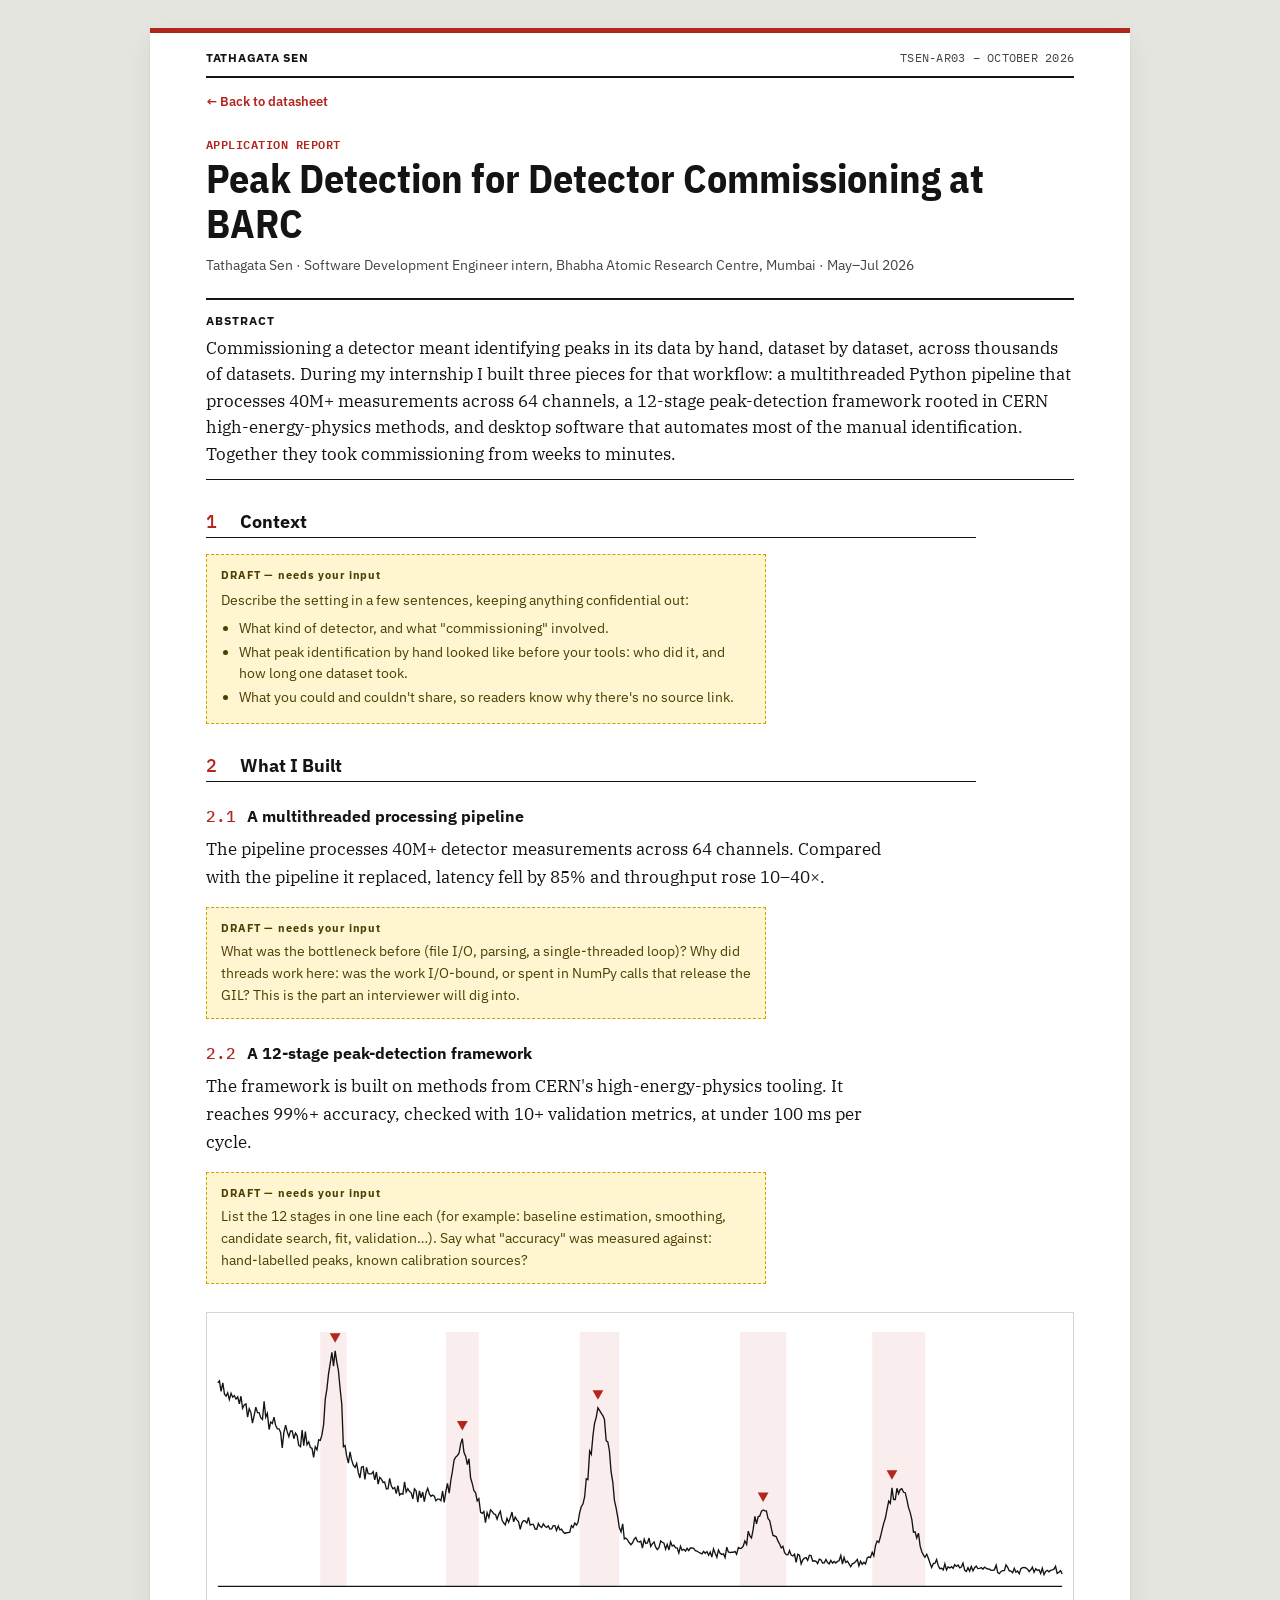
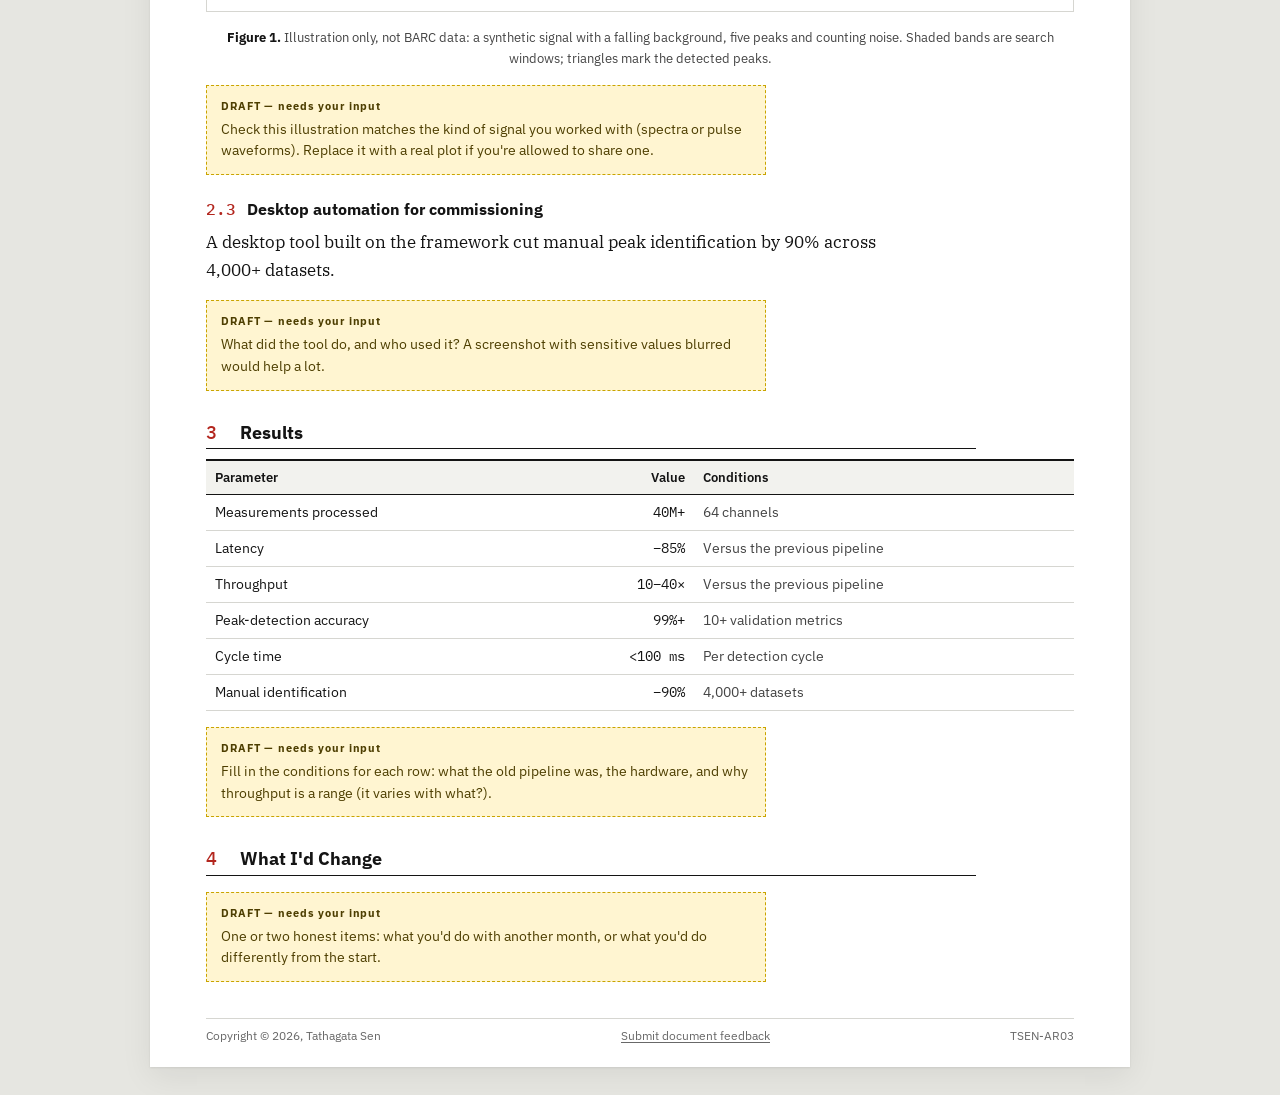
==== work/barc-detector-pipeline.html @ 07cd880c "Prototype: datasheet home page with application-report write-ups Replace the dark template site with" ====
<!DOCTYPE html>
<html lang="en">
<head>
<meta charset="utf-8">
<meta name="viewport" content="width=device-width, initial-scale=1">
<title>Peak Detection at BARC — Application Report · Tathagata Sen</title>
<meta name="description" content="A multithreaded pipeline over 64 detector channels and a 12-stage peak-detection framework built during an SDE internship at the Bhabha Atomic Research Centre.">
<link rel="canonical" href="https://tathagatasen.vercel.app/work/barc-detector-pipeline.html">
<link rel="icon" href="data:image/svg+xml,%3Csvg xmlns='http://www.w3.org/2000/svg' viewBox='0 0 64 64'%3E%3Crect width='64' height='64' fill='%23fff'/%3E%3Crect width='64' height='9' fill='%23b3261e'/%3E%3Ctext x='32' y='51' font-family='Arial,Helvetica,sans-serif' font-weight='700' font-size='30' text-anchor='middle' fill='%23141414'%3ETS%3C/text%3E%3C/svg%3E">
<meta property="og:type" content="article">
<meta property="og:title" content="Peak detection for detector commissioning at BARC">
<meta property="og:description" content="Application report by Tathagata Sen.">
<meta property="og:image" content="https://tathagatasen.vercel.app/portrait.png">
<meta name="twitter:card" content="summary">
<link rel="preconnect" href="https://fonts.googleapis.com">
<link rel="preconnect" href="https://fonts.gstatic.com" crossorigin>
<link href="https://fonts.googleapis.com/css2?family=IBM+Plex+Mono:wght@400;500&family=IBM+Plex+Sans+Condensed:wght@700&family=IBM+Plex+Sans:wght@400;600;700&family=IBM+Plex+Serif:ital,wght@0,400;0,600;1,400&display=swap" rel="stylesheet">
<link rel="stylesheet" href="../assets/site.css">
</head>
<body>
<a class="skip" href="#main">Skip to content</a>
<article class="sheet report">
  <header class="sheet-head">
    <a class="brand" href="../index.html">Tathagata Sen</a>
    <span class="lit">TSEN-AR03 – OCTOBER 2026</span>
  </header>
  <a class="back noprint" href="../index.html#application-reports">← Back to datasheet</a>

  <p class="kicker">Application Report</p>
  <h1>Peak Detection for Detector Commissioning at BARC</h1>
  <p class="byline">Tathagata Sen · Software Development Engineer intern, Bhabha Atomic Research Centre, Mumbai · May–Jul 2026</p>

  <div class="abstract">
    <b>ABSTRACT</b>
    <p>Commissioning a detector meant identifying peaks in its data by hand, dataset by dataset, across thousands of datasets. During my internship I built three pieces for that workflow: a multithreaded Python pipeline that processes 40M+ measurements across 64 channels, a 12-stage peak-detection framework rooted in CERN high-energy-physics methods, and desktop software that automates most of the manual identification. Together they took commissioning from weeks to minutes.</p>
  </div>

  <main id="main">
  <div class="body">
    <h2><span class="n">1</span>Context</h2>
    <div class="draft">
      <p>Describe the setting in a few sentences, keeping anything confidential out:</p>
      <ul>
        <li>What kind of detector, and what "commissioning" involved.</li>
        <li>What peak identification by hand looked like before your tools: who did it, and how long one dataset took.</li>
        <li>What you could and couldn't share, so readers know why there's no source link.</li>
      </ul>
    </div>

    <h2><span class="n">2</span>What I Built</h2>
    <h3><span class="n">2.1</span>A multithreaded processing pipeline</h3>
    <p>The pipeline processes 40M+ detector measurements across 64 channels. Compared with the pipeline it replaced, latency fell by 85% and throughput rose 10–40×.</p>
    <div class="draft">What was the bottleneck before (file I/O, parsing, a single-threaded loop)? Why did threads work here: was the work I/O-bound, or spent in NumPy calls that release the GIL? This is the part an interviewer will dig into.</div>

    <h3><span class="n">2.2</span>A 12-stage peak-detection framework</h3>
    <p>The framework is built on methods from CERN's high-energy-physics tooling. It reaches 99%+ accuracy, checked with 10+ validation metrics, at under 100 ms per cycle.</p>
    <div class="draft">List the 12 stages in one line each (for example: baseline estimation, smoothing, candidate search, fit, validation…). Say what "accuracy" was measured against: hand-labelled peaks, known calibration sources?</div>
  </div>

  <figure>
    <svg class="plot" viewBox="0 0 640 220" role="img" aria-labelledby="plot-t">
<title id="plot-t">Synthetic signal: falling background with five peaks and counting noise; detected peaks marked with triangles</title>
<style>.plot .ax{stroke:var(--ink);stroke-width:1}.plot .sig{fill:none;stroke:var(--ink);stroke-width:1}.plot .pk{fill:var(--accent)}.plot .win{fill:var(--accent);opacity:.08}</style>
<rect class="win" x="83.7" y="14" width="19.5" height="188"/><rect class="win" x="176.5" y="14" width="24.4" height="188"/><rect class="win" x="275.4" y="14" width="29.3" height="188"/><rect class="win" x="393.9" y="14" width="34.2" height="188"/><rect class="win" x="491.6" y="14" width="39.1" height="188"/>
<line class="ax" x1="8" y1="202" x2="632" y2="202"/>
<path class="sig" d="M8.0,51.5 L9.2,50.1 L10.4,58.0 L11.7,51.6 L12.9,59.8 L14.1,61.5 L15.3,58.9 L16.5,64.0 L17.8,59.4 L19.0,62.2 L20.2,61.0 L21.4,63.6 L22.7,61.9 L23.9,67.2 L25.1,61.5 L26.3,70.4 L27.5,68.0 L28.8,67.2 L30.0,77.0 L31.2,70.7 L32.4,73.4 L33.6,81.4 L34.9,75.5 L36.1,69.6 L37.3,73.6 L38.5,73.6 L39.7,77.3 L41.0,78.7 L42.2,65.2 L43.4,76.9 L44.6,74.2 L45.9,86.1 L47.1,80.5 L48.3,81.6 L49.5,77.0 L50.7,82.9 L52.0,85.6 L53.2,85.6 L54.4,88.2 L55.6,99.7 L56.8,88.4 L58.1,82.8 L59.3,87.9 L60.5,91.5 L61.7,87.2 L63.0,87.2 L64.2,92.9 L65.4,88.8 L66.6,90.6 L67.8,97.9 L69.1,98.9 L70.3,86.6 L71.5,98.0 L72.7,87.6 L73.9,97.3 L75.2,95.2 L76.4,99.4 L77.6,100.0 L78.8,106.7 L80.0,98.8 L81.3,101.1 L82.5,93.8 L83.7,94.1 L84.9,90.3 L86.2,82.3 L87.4,63.6 L88.6,56.2 L89.8,45.2 L91.0,37.6 L92.3,29.0 L93.5,39.3 L94.7,27.9 L95.9,36.1 L97.1,42.3 L98.4,56.2 L99.6,67.4 L100.8,98.8 L102.0,97.9 L103.2,105.6 L104.5,110.9 L105.7,102.6 L106.9,108.6 L108.1,112.5 L109.4,114.1 L110.6,111.2 L111.8,117.8 L113.0,121.9 L114.2,113.9 L115.5,113.5 L116.7,123.0 L117.9,114.1 L119.1,118.7 L120.3,118.9 L121.6,118.9 L122.8,117.2 L124.0,123.3 L125.2,117.5 L126.5,126.4 L127.7,121.5 L128.9,122.8 L130.1,125.2 L131.3,124.9 L132.6,130.1 L133.8,129.8 L135.0,122.2 L136.2,127.7 L137.4,129.9 L138.7,129.0 L139.9,133.5 L141.1,127.5 L142.3,134.6 L143.5,133.4 L144.8,133.9 L146.0,124.8 L147.2,132.3 L148.4,129.8 L149.7,132.0 L150.9,132.9 L152.1,137.3 L153.3,129.9 L154.5,131.4 L155.8,139.7 L157.0,131.4 L158.2,136.6 L159.4,132.3 L160.6,139.4 L161.9,132.6 L163.1,129.6 L164.3,133.7 L165.5,135.5 L166.7,134.6 L168.0,135.4 L169.2,138.8 L170.4,137.5 L171.6,137.5 L172.9,138.7 L174.1,131.6 L175.3,139.9 L176.5,132.0 L177.7,126.0 L179.0,133.1 L180.2,123.6 L181.4,116.9 L182.6,108.6 L183.8,106.5 L185.1,105.3 L186.3,103.5 L187.5,96.5 L188.7,92.9 L189.9,102.9 L191.2,106.0 L192.4,112.1 L193.6,107.7 L194.8,121.8 L196.1,126.3 L197.3,131.4 L198.5,132.8 L199.7,138.8 L200.9,137.2 L202.2,147.3 L203.4,148.1 L204.6,146.7 L205.8,155.0 L207.0,147.6 L208.3,151.2 L209.5,145.5 L210.7,146.7 L211.9,148.4 L213.2,149.0 L214.4,152.4 L215.6,148.8 L216.8,146.5 L218.0,153.0 L219.3,155.2 L220.5,156.5 L221.7,151.8 L222.9,154.6 L224.1,151.4 L225.4,147.1 L226.6,154.3 L227.8,150.9 L229.0,152.9 L230.2,154.1 L231.5,159.8 L232.7,155.3 L233.9,153.5 L235.1,153.6 L236.4,155.3 L237.6,151.1 L238.8,156.7 L240.0,156.2 L241.2,156.2 L242.5,159.7 L243.7,159.8 L244.9,155.6 L246.1,157.6 L247.3,158.5 L248.6,155.8 L249.8,157.6 L251.0,158.5 L252.2,157.3 L253.4,159.7 L254.7,159.5 L255.9,157.1 L257.1,157.1 L258.3,160.7 L259.6,157.4 L260.8,160.3 L262.0,159.7 L263.2,161.7 L264.4,162.9 L265.7,162.4 L266.9,162.3 L268.1,162.0 L269.3,157.1 L270.5,158.5 L271.8,155.3 L273.0,156.7 L274.2,154.7 L275.4,147.5 L276.6,143.2 L277.9,141.0 L279.1,135.8 L280.3,122.5 L281.5,123.1 L282.8,102.1 L284.0,104.5 L285.2,90.9 L286.4,81.6 L287.6,77.3 L288.9,70.1 L290.1,72.0 L291.3,74.0 L292.5,75.8 L293.7,78.5 L295.0,94.4 L296.2,95.3 L297.4,101.8 L298.6,117.1 L299.9,125.1 L301.1,138.5 L302.3,143.8 L303.5,150.5 L304.7,158.5 L306.0,161.8 L307.2,155.8 L308.4,166.9 L309.6,166.3 L310.8,167.7 L312.1,169.8 L313.3,171.2 L314.5,169.8 L315.7,167.2 L316.9,165.9 L318.2,168.9 L319.4,169.2 L320.6,168.6 L321.8,173.7 L323.1,167.2 L324.3,170.3 L325.5,170.0 L326.7,166.3 L327.9,172.5 L329.2,170.4 L330.4,169.2 L331.6,173.0 L332.8,174.8 L334.0,173.4 L335.3,168.5 L336.5,169.4 L337.7,170.1 L338.9,174.5 L340.1,171.0 L341.4,175.1 L342.6,169.1 L343.8,172.2 L345.0,171.5 L346.3,173.6 L347.5,173.6 L348.7,177.4 L349.9,172.4 L351.1,175.4 L352.4,174.6 L353.6,175.9 L354.8,173.9 L356.0,175.6 L357.2,173.7 L358.5,173.7 L359.7,173.9 L360.9,175.6 L362.1,175.9 L363.4,176.8 L364.6,177.5 L365.8,178.0 L367.0,176.2 L368.2,177.5 L369.5,176.3 L370.7,179.0 L371.9,176.6 L373.1,180.4 L374.3,174.3 L375.6,177.7 L376.8,180.5 L378.0,175.1 L379.2,177.5 L380.4,178.4 L381.7,178.0 L382.9,180.7 L384.1,173.0 L385.3,176.6 L386.6,177.1 L387.8,176.8 L389.0,176.8 L390.2,176.2 L391.4,178.3 L392.7,173.3 L393.9,174.0 L395.1,173.7 L396.3,172.4 L397.5,168.5 L398.8,171.0 L400.0,161.2 L401.2,164.7 L402.4,166.2 L403.6,160.1 L404.9,150.3 L406.1,155.8 L407.3,150.6 L408.5,150.0 L409.8,146.4 L411.0,145.6 L412.2,146.2 L413.4,146.2 L414.6,151.8 L415.9,153.5 L417.1,159.4 L418.3,164.4 L419.5,164.8 L420.7,165.4 L422.0,168.6 L423.2,170.7 L424.4,173.6 L425.6,172.4 L426.8,176.9 L428.1,178.6 L429.3,178.7 L430.5,175.7 L431.7,178.9 L433.0,179.6 L434.2,178.3 L435.4,184.3 L436.6,178.3 L437.8,179.0 L439.1,185.4 L440.3,182.5 L441.5,181.1 L442.7,180.7 L443.9,182.8 L445.2,179.0 L446.4,179.3 L447.6,183.4 L448.8,183.1 L450.1,183.6 L451.3,185.2 L452.5,181.9 L453.7,182.4 L454.9,184.8 L456.2,184.6 L457.4,182.2 L458.6,184.5 L459.8,185.4 L461.0,182.8 L462.3,184.8 L463.5,183.6 L464.7,184.8 L465.9,183.6 L467.1,183.1 L468.4,179.2 L469.6,185.5 L470.8,180.7 L472.0,184.3 L473.3,183.4 L474.5,185.4 L475.7,187.5 L476.9,185.4 L478.1,184.9 L479.4,183.6 L480.6,182.1 L481.8,186.9 L483.0,183.4 L484.2,185.7 L485.5,184.2 L486.7,185.5 L487.9,181.0 L489.1,180.2 L490.3,180.8 L491.6,176.9 L492.8,179.5 L494.0,172.1 L495.2,168.5 L496.5,169.5 L497.7,165.4 L498.9,160.3 L500.1,155.5 L501.3,151.7 L502.6,145.0 L503.8,139.0 L505.0,140.7 L506.2,129.2 L507.4,137.8 L508.7,137.8 L509.9,129.5 L511.1,133.5 L512.3,130.5 L513.5,129.8 L514.8,132.5 L516.0,132.8 L517.2,137.8 L518.4,143.7 L519.7,147.5 L520.9,152.7 L522.1,162.0 L523.3,161.7 L524.5,166.3 L525.8,162.7 L527.0,172.1 L528.2,176.2 L529.4,178.7 L530.6,180.5 L531.9,178.3 L533.1,181.3 L534.3,184.8 L535.5,188.1 L536.8,185.2 L538.0,184.9 L539.2,182.2 L540.4,186.6 L541.6,188.9 L542.9,188.6 L544.1,189.8 L545.3,185.4 L546.5,189.9 L547.7,187.6 L549.0,188.4 L550.2,187.5 L551.4,188.7 L552.6,186.0 L553.8,187.3 L555.1,186.3 L556.3,188.4 L557.5,187.8 L558.7,184.9 L560.0,190.2 L561.2,191.0 L562.4,188.2 L563.6,190.8 L564.8,187.3 L566.1,190.5 L567.3,188.2 L568.5,187.0 L569.7,188.9 L570.9,188.7 L572.2,188.1 L573.4,189.3 L574.6,187.8 L575.8,188.6 L577.0,189.2 L578.3,189.3 L579.5,190.2 L580.7,190.1 L581.9,189.8 L583.2,186.4 L584.4,191.9 L585.6,192.6 L586.8,191.0 L588.0,190.4 L589.3,190.4 L590.5,186.1 L591.7,187.9 L592.9,190.5 L594.1,190.7 L595.4,192.0 L596.6,188.7 L597.8,191.6 L599.0,190.7 L600.3,192.6 L601.5,188.9 L602.7,188.2 L603.9,188.1 L605.1,188.4 L606.4,189.3 L607.6,191.1 L608.8,189.8 L610.0,187.8 L611.2,191.6 L612.5,188.9 L613.7,190.2 L614.9,189.8 L616.1,192.6 L617.3,188.6 L618.6,193.4 L619.8,191.0 L621.0,190.2 L622.2,191.3 L623.5,190.2 L624.7,189.8 L625.9,189.3 L627.1,187.2 L628.3,192.5 L629.6,191.6 L630.8,190.4 L632.0,192.9"/>
<path class="pk" d="M94.7,21.9 l-4,-7 h8 z"/><path class="pk" d="M188.7,86.9 l-4,-7 h8 z"/><path class="pk" d="M288.9,64.1 l-4,-7 h8 z"/><path class="pk" d="M411.0,139.6 l-4,-7 h8 z"/><path class="pk" d="M506.2,123.2 l-4,-7 h8 z"/>
</svg>
    <figcaption><b>Figure 1.</b> Illustration only, not BARC data: a synthetic signal with a falling background, five peaks and counting noise. Shaded bands are search windows; triangles mark the detected peaks.</figcaption>
  </figure>
  <div class="body">
    <div class="draft">Check this illustration matches the kind of signal you worked with (spectra or pulse waveforms). Replace it with a real plot if you're allowed to share one.</div>

    <h3><span class="n">2.3</span>Desktop automation for commissioning</h3>
    <p>A desktop tool built on the framework cut manual peak identification by 90% across 4,000+ datasets.</p>
    <div class="draft">What did the tool do, and who used it? A screenshot with sensitive values blurred would help a lot.</div>

    <h2><span class="n">3</span>Results</h2>
  </div>
  <table class="tbl rtable">
    <thead><tr><th>Parameter</th><th class="num">Value</th><th>Conditions</th></tr></thead>
    <tbody>
      <tr><td>Measurements processed</td><td class="num" data-label="Value">40M+</td><td class="cond" data-label="Conditions">64 channels</td></tr>
      <tr><td>Latency</td><td class="num" data-label="Value">−85%</td><td class="cond" data-label="Conditions">Versus the previous pipeline</td></tr>
      <tr><td>Throughput</td><td class="num" data-label="Value">10–40×</td><td class="cond" data-label="Conditions">Versus the previous pipeline</td></tr>
      <tr><td>Peak-detection accuracy</td><td class="num" data-label="Value">99%+</td><td class="cond" data-label="Conditions">10+ validation metrics</td></tr>
      <tr><td>Cycle time</td><td class="num" data-label="Value">&lt;100 ms</td><td class="cond" data-label="Conditions">Per detection cycle</td></tr>
      <tr><td>Manual identification</td><td class="num" data-label="Value">−90%</td><td class="cond" data-label="Conditions">4,000+ datasets</td></tr>
    </tbody>
  </table>
  <div class="body">
    <div class="draft">Fill in the conditions for each row: what the old pipeline was, the hardware, and why throughput is a range (it varies with what?).</div>

    <h2><span class="n">4</span>What I'd Change</h2>
    <div class="draft">One or two honest items: what you'd do with another month, or what you'd do differently from the start.</div>
  </div>
  </main>

  <footer class="sheet-foot">
    <span>Copyright © 2026, Tathagata Sen</span>
    <a href="mailto:sen.tathagata5@gmail.com?subject=BARC%20report">Submit document feedback</a>
    <span>TSEN-AR03</span>
  </footer>
</article>
</body>
</html>
---- assets/site.css ----
/* Datasheet + application-report styles. Plain CSS, no build step. */

:root {
  --desk: #e6e6e1;
  --paper: #ffffff;
  --ink: #141414;
  --ink-2: #444444;
  --ink-3: #686868;
  --rule: #141414;
  --hair: #d6d6d1;
  --tint: #f2f2ee;
  --accent: #b3261e;
  --draft-bg: #fff5d1;
  --draft-line: #c9a400;
  --draft-ink: #4d3e00;
  --sans: "IBM Plex Sans", system-ui, -apple-system, "Segoe UI", sans-serif;
  --cond: "IBM Plex Sans Condensed", "IBM Plex Sans", system-ui, sans-serif;
  --mono: "IBM Plex Mono", ui-monospace, "SF Mono", Menlo, Consolas, monospace;
  --serif: "IBM Plex Serif", Georgia, "Times New Roman", serif;
  color-scheme: light dark;
}

@media (prefers-color-scheme: dark) {
  :root {
    --desk: #0d0d0f;
    --paper: #18181b;
    --ink: #ececea;
    --ink-2: #bdbdb8;
    --ink-3: #93938e;
    --rule: #ececea;
    --hair: #34343a;
    --tint: #212125;
    --accent: #ff8073;
    --draft-bg: #2b2611;
    --draft-line: #a68700;
    --draft-ink: #f0dc8c;
  }
}

* { box-sizing: border-box; }
html { -webkit-text-size-adjust: 100%; }
body {
  margin: 0;
  background: var(--desk);
  color: var(--ink);
  font: 15px/1.55 var(--sans);
}
a { color: var(--accent); text-underline-offset: 2px; }
a:hover { text-decoration-thickness: 2px; }
:focus-visible { outline: 2px solid var(--accent); outline-offset: 2px; }
img { max-width: 100%; height: auto; display: block; }

.skip { position: absolute; left: -9999px; }
.skip:focus { left: 16px; top: 12px; background: var(--paper); padding: 6px 10px; z-index: 10; }

/* ---------- sheets (one per "page") ---------- */
.sheet {
  background: var(--paper);
  max-width: 980px;
  margin: 28px auto;
  padding: 0 56px 22px;
  box-shadow: 0 1px 2px rgba(0, 0, 0, .08), 0 10px 30px rgba(0, 0, 0, .07);
}
.sheet:first-of-type { border-top: 5px solid var(--accent); }
.sheet-head {
  display: flex; justify-content: space-between; align-items: baseline; gap: 16px; flex-wrap: wrap;
  padding: 16px 0 8px;
  border-bottom: 2px solid var(--rule);
  font-size: 12px; letter-spacing: .06em; text-transform: uppercase;
}
.sheet-head .brand { font-weight: 700; color: var(--ink); text-decoration: none; }
.sheet-head .lit { font-family: var(--mono); color: var(--ink-2); letter-spacing: .02em; }
.sheet-foot {
  display: flex; justify-content: space-between; gap: 16px; flex-wrap: wrap;
  margin-top: 36px; padding-top: 8px;
  border-top: 1px solid var(--hair);
  font-size: 11.5px; color: var(--ink-3);
}
.sheet-foot a { color: inherit; }

/* ---------- datasheet page 1 ---------- */
/* 1px gaps over a rule-coloured background draw the cell borders at any column count */
.folder {
  display: grid; grid-template-columns: repeat(5, 1fr); gap: 1px;
  margin: 14px 0 0; border: 1px solid var(--rule); background: var(--rule);
}
.folder a, .folder button {
  display: flex; align-items: center; justify-content: space-between; gap: 6px;
  padding: 8px 12px; min-height: 40px;
  font: 600 12.5px/1.2 var(--sans); letter-spacing: .02em;
  color: var(--ink); text-decoration: none; background: var(--paper);
  border: 0; cursor: pointer;
}
.folder a:hover, .folder button:hover { background: var(--tint); }
.folder .arrow { color: var(--accent); }

.title { margin: 26px 0 4px; }
.title h1 {
  margin: 0;
  font: 700 clamp(40px, 7vw, 64px)/1 var(--cond);
  letter-spacing: -.01em;
}
.title .subtitle {
  margin: 8px 0 0;
  font: 600 clamp(17px, 2.2vw, 21px)/1.3 var(--sans);
  color: var(--ink-2);
}

.p1 { display: grid; grid-template-columns: 1fr 1fr; gap: 0 44px; margin-top: 18px; }

h2 {
  margin: 30px 0 10px; padding-bottom: 4px;
  font: 700 18px/1.3 var(--sans);
  border-bottom: 1px solid var(--rule);
}
h2 .n, h3 .n { display: inline-block; min-width: 1.9em; color: var(--accent); font-family: var(--mono); font-weight: 500; }
h3 .n { min-width: 0; margin-right: .7em; }
h3 { margin: 24px 0 8px; font: 700 15.5px/1.35 var(--sans); }

.features, .apps { margin: 0; padding: 0; list-style: none; }
.features > li, .apps > li { position: relative; padding-left: 18px; margin: 7px 0; }
.features > li::before, .apps > li::before {
  content: ""; position: absolute; left: 2px; top: .62em; width: 6px; height: 6px; background: var(--ink);
}
.features ul { margin: 2px 0 0; padding: 0; list-style: none; color: var(--ink-2); }
.features ul li { position: relative; padding-left: 16px; }
.features ul li::before { content: "–"; position: absolute; left: 0; }
.desc p { margin: 0 0 10px; }

.devinfo { margin-top: 14px; }

/* ---------- tables ---------- */
.tbl { width: 100%; border-collapse: collapse; font-size: 13.5px; }
.tbl caption { caption-side: top; text-align: left; font-weight: 700; padding: 4px 0 8px; }
.tbl th {
  text-align: left; font-weight: 600; font-size: 12.5px;
  background: var(--tint);
  border-top: 2px solid var(--rule); border-bottom: 1px solid var(--rule);
  padding: 7px 9px;
}
.tbl td { border-bottom: 1px solid var(--hair); padding: 7px 9px; vertical-align: top; }
.tbl .num { font-family: var(--mono); text-align: right; white-space: nowrap; }
.tbl th.num { font-family: var(--sans); }
.tbl .unit { font-family: var(--mono); color: var(--ink-2); white-space: nowrap; }
.tbl .cond { color: var(--ink-2); }
.tbl tr.group td {
  padding-top: 14px; font-weight: 700; font-size: 12.5px; letter-spacing: .03em; text-transform: uppercase;
  border-bottom: 1px solid var(--rule);
}
.tbl .date { font-family: var(--mono); white-space: nowrap; }
.tbl .stack { font-family: var(--mono); font-size: 12.5px; color: var(--ink-2); }
.tbl .doc a { white-space: nowrap; }
.foot-notes { margin: 8px 0 0; padding-left: 0; list-style: none; font-size: 12.5px; color: var(--ink-3); }
.foot-notes li { margin: 2px 0; }
sup.fn { font-size: 10px; color: var(--accent); }

/* ---------- figures ---------- */
figure { margin: 28px 0 0; }
figcaption { margin-top: 10px; font-size: 13px; color: var(--ink-2); text-align: center; }
figcaption b { color: var(--ink); }

.flow { display: grid; grid-template-columns: repeat(5, 1fr); gap: 26px; }
.flow .node { position: relative; border: 1.5px solid var(--rule); padding: 10px 12px 12px; background: var(--paper); }
.flow .node b {
  display: block; margin-bottom: 6px; padding-bottom: 5px; border-bottom: 1px solid var(--hair);
  font-size: 11.5px; letter-spacing: .08em; text-transform: uppercase;
}
.flow .node ul { margin: 0; padding: 0; list-style: none; font: 12.5px/1.55 var(--mono); color: var(--ink-2); }
.flow .node:not(:last-child)::after {
  content: "→"; position: absolute; top: 50%; right: -21px; transform: translateY(-50%);
  font: 700 16px/1 var(--sans); color: var(--ink);
}
.flow.three { grid-template-columns: repeat(3, 1fr); }
.flow.four { grid-template-columns: repeat(4, 1fr); }
.flow .node.hl { border-color: var(--accent); border-width: 2px; }
.langs { margin: 12px 0 0; font-size: 13px; color: var(--ink-2); text-align: center; }
.langs span { font-family: var(--mono); color: var(--ink); }

.shot { border: 1px solid var(--hair); }
.plot { width: 100%; height: auto; border: 1px solid var(--hair); background: var(--paper); }

/* ---------- table of contents ---------- */
.toc { columns: 2; column-gap: 44px; margin: 0; padding: 0; list-style: none; font-size: 14px; }
.toc li { break-inside: avoid; display: flex; gap: 8px; padding: 3px 0; }
.toc li::after { content: ""; flex: 1; border-bottom: 1px dotted var(--hair); margin-bottom: 5px; order: 2; }
.toc a { order: 1; color: var(--ink); text-decoration: none; }
.toc a:hover { color: var(--accent); }
.toc .pg { order: 3; font-family: var(--mono); color: var(--ink-3); }

/* ---------- application report cards ---------- */
.reports { display: grid; grid-template-columns: repeat(3, 1fr); gap: 16px; margin-top: 12px; }
.reports a {
  display: flex; flex-direction: column; gap: 6px;
  padding: 14px 16px 16px; border: 1px solid var(--rule);
  color: var(--ink); text-decoration: none;
}
.reports a:hover { background: var(--tint); }
.reports .docno { font: 500 12px/1 var(--mono); color: var(--accent); }
.reports .t { font-weight: 700; line-height: 1.3; }
.reports .a { font-size: 13.5px; color: var(--ink-2); }
.reports .go { margin-top: auto; padding-top: 4px; font-size: 13px; font-weight: 600; }

.notice { margin-top: 30px; padding: 12px 14px; border: 1px solid var(--rule); font-size: 13px; }
.notice b { letter-spacing: .06em; }

/* ---------- application reports (write-ups) ---------- */
.back { display: inline-block; margin-top: 14px; font-size: 13px; font-weight: 600; text-decoration: none; }
.report .kicker { margin: 26px 0 6px; font: 600 12px/1 var(--mono); letter-spacing: .04em; text-transform: uppercase; color: var(--accent); }
.report h1 { margin: 0; font: 700 clamp(28px, 4.4vw, 40px)/1.12 var(--cond); }
.report .byline { margin: 10px 0 0; font-size: 13.5px; color: var(--ink-2); }
.abstract { margin: 22px 0 0; padding: 12px 0; border-top: 2px solid var(--rule); border-bottom: 1px solid var(--rule); }
.abstract b { display: block; font-size: 12px; letter-spacing: .08em; margin-bottom: 4px; }
.abstract p { margin: 0; font: 16.5px/1.6 var(--serif); }
.body > :not(pre) { max-width: 70ch; }
.body p, .body li { font: 17px/1.65 var(--serif); }
.body p { margin: 0 0 14px; }
.body ul, .body ol { padding-left: 22px; margin: 0 0 14px; }
.body li { margin: 4px 0; }
.body code, .tbl code { font: .86em var(--mono); background: var(--tint); padding: 1px 4px; }
.wide { max-width: none; }
pre {
  margin: 14px 0 18px; padding: 12px 14px; overflow-x: auto;
  background: var(--tint); border-left: 3px solid var(--ink);
  font: 13px/1.55 var(--mono);
}
pre code { background: none; padding: 0; font: inherit; }
.src { display: block; margin-top: -10px; margin-bottom: 18px; font-size: 12.5px; color: var(--ink-3); }

.status { font: 600 11.5px/1 var(--mono); letter-spacing: .04em; padding: 3px 6px; border: 1px solid currentColor; white-space: nowrap; }
.status.built { color: var(--ink); }
.status.plan { color: var(--ink-3); border-style: dashed; }

.draft {
  margin: 16px 0; padding: 12px 14px;
  background: var(--draft-bg); color: var(--draft-ink);
  border: 1.5px dashed var(--draft-line);
  font: 14px/1.55 var(--sans);
}
.draft::before { content: "DRAFT — needs your input"; display: block; margin-bottom: 4px; font-weight: 700; font-size: 11px; letter-spacing: .08em; }
.draft p { margin: 6px 0 0; font: inherit; }
.draft ul { margin: 6px 0 0; padding-left: 18px; }
.draft li { font: inherit; margin: 2px 0; }

/* ---------- small screens ---------- */
@media screen and (max-width: 860px) {
  .reports { grid-template-columns: 1fr; }
  .flow, .flow.three, .flow.four { grid-template-columns: 1fr; gap: 24px; }
  .flow .node:not(:last-child)::after { content: "↓"; top: auto; right: auto; left: 50%; bottom: -22px; transform: translateX(-50%); }
}
@media screen and (max-width: 720px) {
  .sheet { margin: 0 0 10px; padding: 0 16px 18px; box-shadow: none; }
  .p1 { grid-template-columns: 1fr; }
  .folder { grid-template-columns: 1fr 1fr; }
  .folder > :last-child { grid-column: span 2; }
  .toc { columns: 1; }
  .body p, .body li { font-size: 16.5px; }

  .rtable thead { display: none; }
  .rtable, .rtable tbody, .rtable tr, .rtable td { display: block; width: 100%; }
  .rtable tr { padding: 8px 0; border-bottom: 1px solid var(--hair); }
  .rtable tr.group { border-bottom: 1px solid var(--rule); }
  .rtable td { border: 0; padding: 1px 0; text-align: left !important; }
  .rtable td:empty { display: none; }
  .rtable td[data-label]::before { content: attr(data-label) ": "; font-family: var(--sans); color: var(--ink-3); font-size: 12px; }
  .rtable td:first-child { font-weight: 600; }
  .rtable tr.group td { padding-top: 8px; }
  .rtable caption { display: block; }
  /* values and unit share one line: "Min: 10  Max: 40  ×" */
  .rtable td.num, .rtable td.unit { display: inline-block; width: auto; margin-right: 14px; }
  .rtable td.unit::before { content: none; }
  .rtable td.num:empty { display: none; }
}

/* ---------- print: the datasheet doubles as a PDF résumé ---------- */
@media print {
  @page {
    size: A4; margin: 10mm 13mm 13mm;
    @bottom-right { content: counter(page); font: 8pt "IBM Plex Mono", monospace; color: #555; }
  }
  :root { --desk: #fff; --paper: #fff; --ink: #000; --ink-2: #333; --ink-3: #555; --rule: #000; --hair: #bbb; --tint: #f1f1f1; --accent: #b3261e; }
  body { background: #fff; font-size: 9.5pt; line-height: 1.45; }
  .sheet { max-width: none; margin: 0; padding: 0; box-shadow: none; break-after: page; }
  .sheet:first-of-type { border-top-width: 3px; }
  .sheet:last-of-type { break-after: auto; }
  .sheet-head { padding-top: 6px; }
  .folder, .skip, .noprint, .draft { display: none !important; }
  a { color: inherit; text-decoration: none; }
  .title { margin-top: 12px; }
  .title h1 { font-size: 30pt; }
  .title .subtitle { font-size: 12pt; margin-top: 4px; }
  .p1 { margin-top: 6px; }
  h2 { margin: 12px 0 5px; font-size: 12pt; }
  h3 { margin: 12px 0 4px; font-size: 10.5pt; }
  .features > li, .apps > li { margin: 3px 0; }
  .tbl { font-size: 8.5pt; }
  .tbl th, .tbl td { padding: 3px 6px; }
  .tbl tr.group td { padding-top: 8px; }
  figure { margin-top: 14px; }
  .flow { gap: 20px; }
  .flow .node { padding: 6px 8px 8px; }
  .flow .node ul { font-size: 8pt; }
  .tbl .stack { font-size: 8pt; }
  .reports { gap: 10px; }
  .reports a { padding: 8px 10px; gap: 3px; }
  .reports .t { font-size: 9.5pt; }
  .reports .a { font-size: 8.5pt; }
  .notice { margin-top: 10px; padding: 6px 10px; font-size: 8.5pt; break-inside: avoid; }
  .sheet-foot, .reports .go { display: none; }
  .body p, .body li, .abstract p { font-size: 10.5pt; }
  .tbl tr, figure, .reports a, .flow .node, pre { break-inside: avoid; }
  h2, h3 { break-after: avoid; }
}
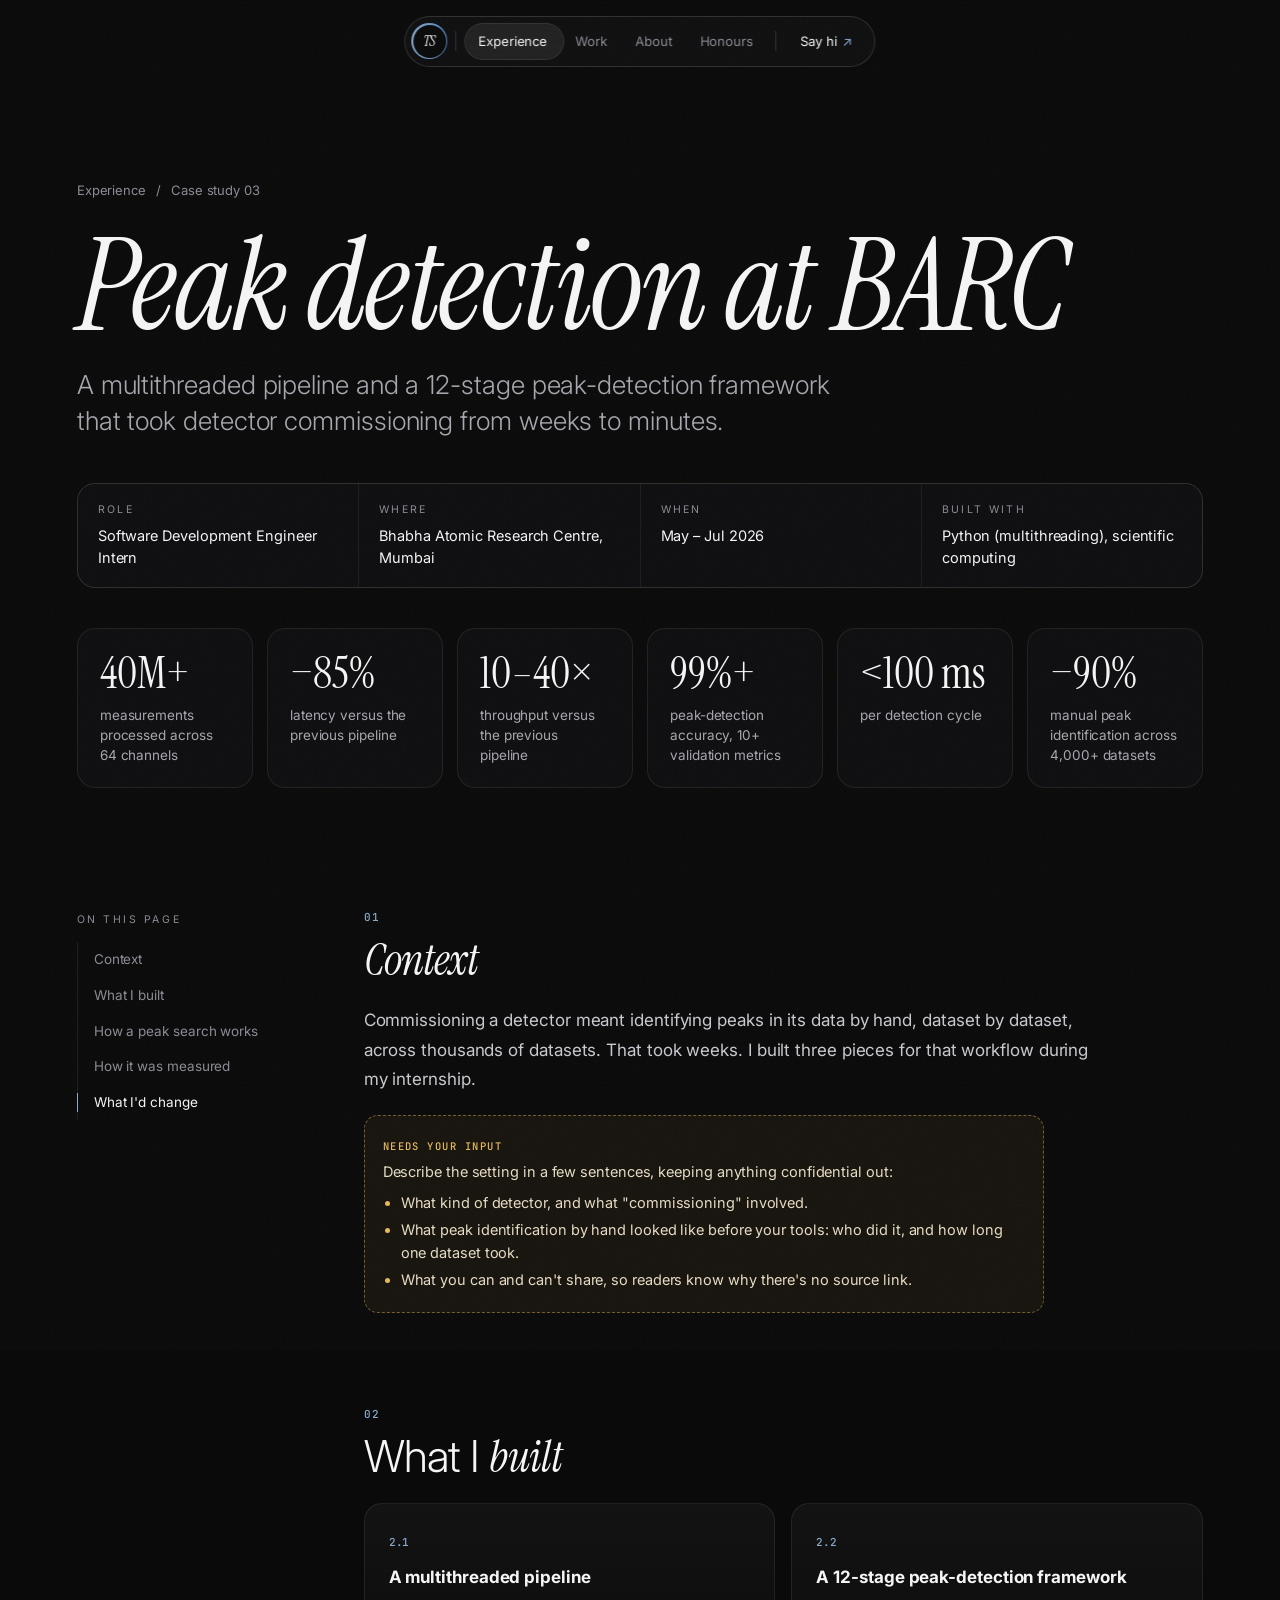
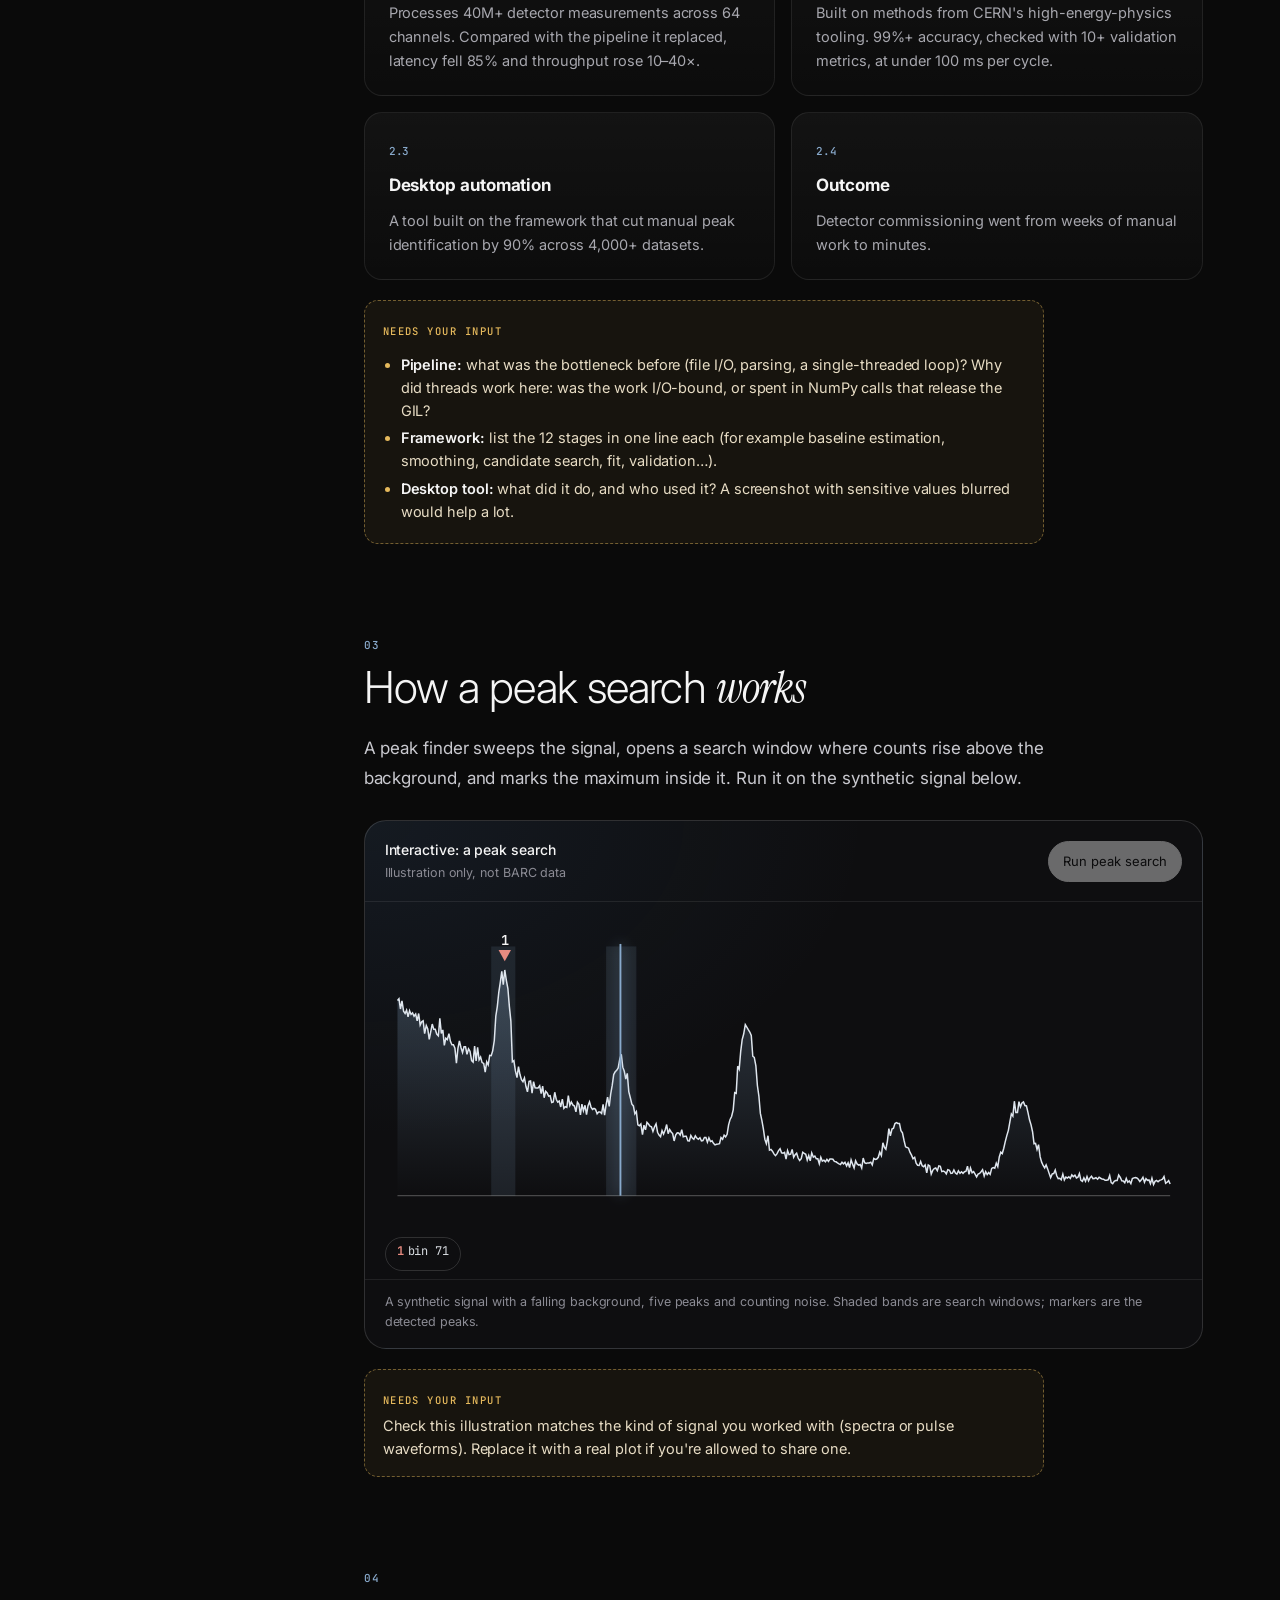
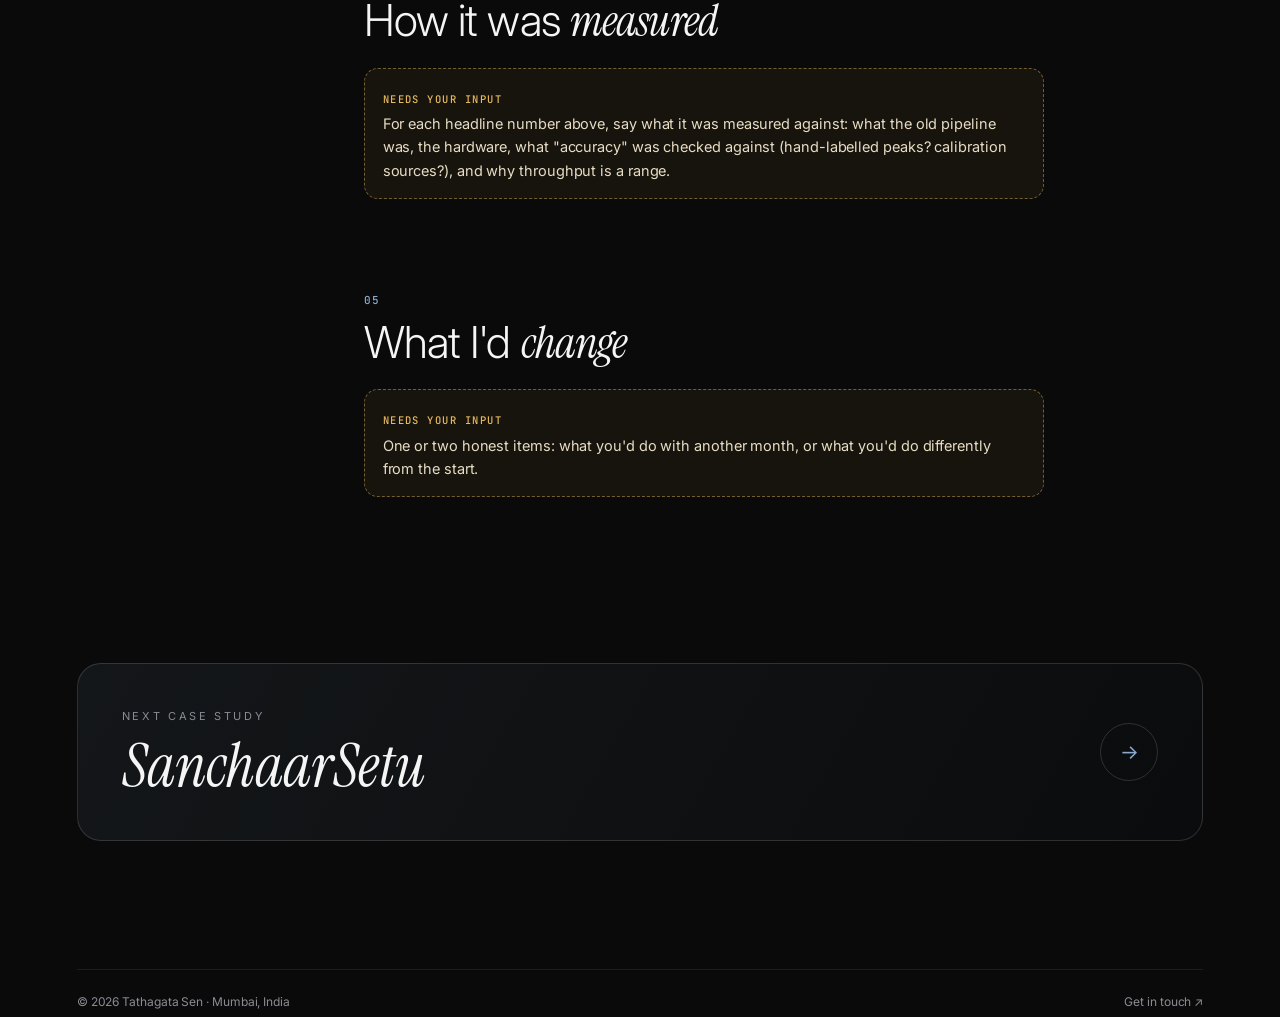
==== commit 455f735f: "Redesign: refined dark portfolio with case studies and interactive demos Replace the datasheet proto" ====
--- a/work/barc-detector-pipeline.html
+++ b/work/barc-detector-pipeline.html
@@ -3,104 +3,173 @@
 <head>
 <meta charset="utf-8">
 <meta name="viewport" content="width=device-width, initial-scale=1">
-<title>Peak Detection at BARC — Application Report · Tathagata Sen</title>
+<title>Peak detection at BARC — Case study · Tathagata Sen</title>
 <meta name="description" content="A multithreaded pipeline over 64 detector channels and a 12-stage peak-detection framework built during an SDE internship at the Bhabha Atomic Research Centre.">
+<meta name="theme-color" content="#0a0a0a">
 <link rel="canonical" href="https://tathagatasen.vercel.app/work/barc-detector-pipeline.html">
-<link rel="icon" href="data:image/svg+xml,%3Csvg xmlns='http://www.w3.org/2000/svg' viewBox='0 0 64 64'%3E%3Crect width='64' height='64' fill='%23fff'/%3E%3Crect width='64' height='9' fill='%23b3261e'/%3E%3Ctext x='32' y='51' font-family='Arial,Helvetica,sans-serif' font-weight='700' font-size='30' text-anchor='middle' fill='%23141414'%3ETS%3C/text%3E%3C/svg%3E">
+<link rel="icon" href="data:image/svg+xml,%3Csvg xmlns='http://www.w3.org/2000/svg' viewBox='0 0 120 120'%3E%3Crect width='120' height='120' rx='60' fill='%230a0a0a'/%3E%3Ccircle cx='60' cy='60' r='57' fill='none' stroke='%2389aacc' stroke-width='5'/%3E%3Ctext x='60' y='76' font-family='Georgia,serif' font-size='50' font-style='italic' fill='%23f5f5f5' text-anchor='middle'%3ETS%3C/text%3E%3C/svg%3E">
 <meta property="og:type" content="article">
 <meta property="og:title" content="Peak detection for detector commissioning at BARC">
-<meta property="og:description" content="Application report by Tathagata Sen.">
+<meta property="og:description" content="Case study by Tathagata Sen.">
 <meta property="og:image" content="https://tathagatasen.vercel.app/portrait.png">
 <meta name="twitter:card" content="summary">
 <link rel="preconnect" href="https://fonts.googleapis.com">
 <link rel="preconnect" href="https://fonts.gstatic.com" crossorigin>
-<link href="https://fonts.googleapis.com/css2?family=IBM+Plex+Mono:wght@400;500&family=IBM+Plex+Sans+Condensed:wght@700&family=IBM+Plex+Sans:wght@400;600;700&family=IBM+Plex+Serif:ital,wght@0,400;0,600;1,400&display=swap" rel="stylesheet">
+<link href="https://fonts.googleapis.com/css2?family=Inter:wght@300;400;500;600&family=Instrument+Serif:ital@0;1&family=JetBrains+Mono:wght@400;500&display=swap" rel="stylesheet">
 <link rel="stylesheet" href="../assets/site.css">
+<script>document.documentElement.classList.add('js')</script>
+<script src="../assets/site.js" defer></script>
+<script src="../assets/demos.js" defer></script>
 </head>
 <body>
 <a class="skip" href="#main">Skip to content</a>
-<article class="sheet report">
-  <header class="sheet-head">
-    <a class="brand" href="../index.html">Tathagata Sen</a>
-    <span class="lit">TSEN-AR03 – OCTOBER 2026</span>
+<div class="progress" aria-hidden="true"></div>
+
+<header class="nav">
+  <nav class="nav-pill" aria-label="Main">
+    <a class="nav-mono" href="../index.html" aria-label="Home"><span>TS</span></a>
+    <span class="nav-sep" aria-hidden="true"></span>
+    <div class="nav-links">
+      <span class="nav-ind" aria-hidden="true"></span>
+      <a href="../index.html#experience" aria-current="page">Experience</a>
+      <a href="../index.html#work">Work</a>
+      <a href="../index.html#about">About</a>
+      <a href="../index.html#honours">Honours</a>
+    </div>
+    <button class="nav-menu" type="button" aria-expanded="false" aria-controls="nav-sheet">Menu <i aria-hidden="true"></i></button>
+    <span class="nav-sep" aria-hidden="true"></span>
+    <a class="nav-cta" href="../index.html#contact">Say hi <span class="acc">↗</span></a>
+  </nav>
+  <div class="nav-sheet" id="nav-sheet">
+    <a href="../index.html#experience">Experience <span>01</span></a>
+    <a href="../index.html#work">Work <span>02</span></a>
+    <a href="../index.html#about">About <span>03</span></a>
+    <a href="../index.html#honours">Honours <span>04</span></a>
+    <a href="../index.html#contact">Contact <span>05</span></a>
+  </div>
+</header>
+
+<main id="main">
+  <header class="case-hero">
+    <div class="wrap">
+      <p class="crumbs" data-reveal><a href="../index.html#experience">Experience</a><span aria-hidden="true">/</span><span>Case study 03</span></p>
+      <h1 class="case-title" data-reveal style="--d:80ms">Peak detection at BARC</h1>
+      <p class="case-sub" data-reveal style="--d:160ms">A multithreaded pipeline and a 12-stage peak-detection framework that took detector commissioning from weeks to minutes.</p>
+      <dl class="case-meta" data-reveal style="--d:240ms">
+        <div><dt>Role</dt><dd>Software Development Engineer Intern</dd></div>
+        <div><dt>Where</dt><dd>Bhabha Atomic Research Centre, Mumbai</dd></div>
+        <div><dt>When</dt><dd>May – Jul 2026</dd></div>
+        <div><dt>Built with</dt><dd>Python (multithreading), scientific computing</dd></div>
+      </dl>
+      <div class="results" data-reveal style="--d:320ms;margin-top:40px">
+        <div class="result"><b>40M+</b><span>measurements processed across 64 channels</span></div>
+        <div class="result"><b>−85%</b><span>latency versus the previous pipeline</span></div>
+        <div class="result"><b>10–40×</b><span>throughput versus the previous pipeline</span></div>
+        <div class="result"><b>99%+</b><span>peak-detection accuracy, 10+ validation metrics</span></div>
+        <div class="result"><b>&lt;100 ms</b><span>per detection cycle</span></div>
+        <div class="result"><b>−90%</b><span>manual peak identification across 4,000+ datasets</span></div>
+      </div>
+    </div>
   </header>
-  <a class="back noprint" href="../index.html#application-reports">← Back to datasheet</a>
 
-  <p class="kicker">Application Report</p>
-  <h1>Peak Detection for Detector Commissioning at BARC</h1>
-  <p class="byline">Tathagata Sen · Software Development Engineer intern, Bhabha Atomic Research Centre, Mumbai · May–Jul 2026</p>
+  <div class="wrap">
+    <div class="case-layout">
+      <nav class="toc" aria-label="On this page">
+        <p>On this page</p>
+        <ol>
+          <li><a href="#context">Context</a></li>
+          <li><a href="#built">What I built</a></li>
+          <li><a href="#search">How a peak search works</a></li>
+          <li><a href="#measure">How it was measured</a></li>
+          <li><a href="#change">What I'd change</a></li>
+        </ol>
+      </nav>
 
-  <div class="abstract">
-    <b>ABSTRACT</b>
-    <p>Commissioning a detector meant identifying peaks in its data by hand, dataset by dataset, across thousands of datasets. During my internship I built three pieces for that workflow: a multithreaded Python pipeline that processes 40M+ measurements across 64 channels, a 12-stage peak-detection framework rooted in CERN high-energy-physics methods, and desktop software that automates most of the manual identification. Together they took commissioning from weeks to minutes.</p>
-  </div>
+      <article class="prose">
+        <section id="context" data-reveal>
+          <h2><span class="n">01</span><em>Context</em></h2>
+          <p>Commissioning a detector meant identifying peaks in its data by hand, dataset by dataset, across thousands of datasets. That took weeks. I built three pieces for that workflow during my internship.</p>
+          <div class="todo">
+            <p>Describe the setting in a few sentences, keeping anything confidential out:</p>
+            <ul>
+              <li>What kind of detector, and what "commissioning" involved.</li>
+              <li>What peak identification by hand looked like before your tools: who did it, and how long one dataset took.</li>
+              <li>What you can and can't share, so readers know why there's no source link.</li>
+            </ul>
+          </div>
+        </section>
 
-  <main id="main">
-  <div class="body">
-    <h2><span class="n">1</span>Context</h2>
-    <div class="draft">
-      <p>Describe the setting in a few sentences, keeping anything confidential out:</p>
-      <ul>
-        <li>What kind of detector, and what "commissioning" involved.</li>
-        <li>What peak identification by hand looked like before your tools: who did it, and how long one dataset took.</li>
-        <li>What you could and couldn't share, so readers know why there's no source link.</li>
-      </ul>
+        <section id="built" data-reveal>
+          <h2><span class="n">02</span>What I <em>built</em></h2>
+          <div class="decisions">
+            <div class="decision spot">
+              <span class="k">2.1</span>
+              <h3>A multithreaded pipeline</h3>
+              <p>Processes 40M+ detector measurements across 64 channels. Compared with the pipeline it replaced, latency fell 85% and throughput rose 10–40×.</p>
+            </div>
+            <div class="decision spot">
+              <span class="k">2.2</span>
+              <h3>A 12-stage peak-detection framework</h3>
+              <p>Built on methods from CERN's high-energy-physics tooling. 99%+ accuracy, checked with 10+ validation metrics, at under 100 ms per cycle.</p>
+            </div>
+            <div class="decision spot">
+              <span class="k">2.3</span>
+              <h3>Desktop automation</h3>
+              <p>A tool built on the framework that cut manual peak identification by 90% across 4,000+ datasets.</p>
+            </div>
+            <div class="decision spot">
+              <span class="k">2.4</span>
+              <h3>Outcome</h3>
+              <p>Detector commissioning went from weeks of manual work to minutes.</p>
+            </div>
+          </div>
+          <div class="todo">
+            <ul>
+              <li><strong>Pipeline:</strong> what was the bottleneck before (file I/O, parsing, a single-threaded loop)? Why did threads work here: was the work I/O-bound, or spent in NumPy calls that release the GIL?</li>
+              <li><strong>Framework:</strong> list the 12 stages in one line each (for example baseline estimation, smoothing, candidate search, fit, validation…).</li>
+              <li><strong>Desktop tool:</strong> what did it do, and who used it? A screenshot with sensitive values blurred would help a lot.</li>
+            </ul>
+          </div>
+        </section>
+
+        <section id="search" data-reveal>
+          <h2><span class="n">03</span>How a peak search <em>works</em></h2>
+          <p>A peak finder sweeps the signal, opens a search window where counts rise above the background, and marks the maximum inside it. Run it on the synthetic signal below.</p>
+          <div class="demo" data-demo="peaks" data-bins="[71,148,230,330,408]">
+            <div class="demo-head">
+              <p class="demo-title">Interactive: a peak search<span>Illustration only, not BARC data</span></p>
+              <div class="demo-controls"><button class="dbtn primary" type="button" data-act="run">Run peak search</button></div>
+            </div>
+            <div class="pk-wrap">
+              <svg class="pk-plot" viewBox="0 0 640 240" role="img" aria-labelledby="pk-t"><title id="pk-t">Synthetic signal: a falling background with five peaks and counting noise</title><defs><linearGradient id="pk-fill" x1="0" x2="0" y1="0" y2="1"><stop offset="0" stop-color="#89AACC" stop-opacity=".28"/><stop offset="1" stop-color="#89AACC" stop-opacity="0"/></linearGradient></defs><rect class="win" data-x="85.2" x="85.2" y="18" width="19.4" height="200"/><rect class="win" data-x="177.4" x="177.4" y="18" width="24.3" height="200"/><rect class="win" data-x="275.7" x="275.7" y="18" width="29.1" height="200"/><rect class="win" data-x="393.4" x="393.4" y="18" width="34.0" height="200"/><rect class="win" data-x="490.5" x="490.5" y="18" width="38.8" height="200"/><path class="area" d="M10.0,61.4 L11.2,60.0 L12.4,68.2 L13.6,61.6 L14.9,70.0 L16.1,71.8 L17.3,69.1 L18.5,74.4 L19.7,69.6 L20.9,72.6 L22.1,71.3 L23.3,74.0 L24.6,72.2 L25.8,77.7 L27.0,71.8 L28.2,81.1 L29.4,78.5 L30.6,77.7 L31.8,88.0 L33.1,81.4 L34.3,84.2 L35.5,92.5 L36.7,86.4 L37.9,80.3 L39.1,84.4 L40.3,84.4 L41.5,88.3 L42.8,89.7 L44.0,75.7 L45.2,87.8 L46.4,85.0 L47.6,97.4 L48.8,91.6 L50.0,92.7 L51.3,88.0 L52.5,94.1 L53.7,96.9 L54.9,96.9 L56.1,99.6 L57.3,111.6 L58.5,99.8 L59.7,93.9 L61.0,99.3 L62.2,103.1 L63.4,98.5 L64.6,98.5 L65.8,104.5 L67.0,100.2 L68.2,102.1 L69.5,109.7 L70.7,110.8 L71.9,97.9 L73.1,109.8 L74.3,99.0 L75.5,109.0 L76.7,106.8 L77.9,111.2 L79.2,111.9 L80.4,118.8 L81.6,110.6 L82.8,113.0 L84.0,105.4 L85.2,105.7 L86.4,101.8 L87.7,93.5 L88.9,74.0 L90.1,66.3 L91.3,54.8 L92.5,46.9 L93.7,38.0 L94.9,48.7 L96.1,36.9 L97.4,45.4 L98.6,51.8 L99.8,66.3 L101.0,77.9 L102.2,110.6 L103.4,109.7 L104.6,117.7 L105.9,123.2 L107.1,114.5 L108.3,120.8 L109.5,124.9 L110.7,126.5 L111.9,123.5 L113.1,130.4 L114.3,134.7 L115.6,126.3 L116.8,125.9 L118.0,135.8 L119.2,126.5 L120.4,131.4 L121.6,131.5 L122.8,131.5 L124.1,129.8 L125.3,136.1 L126.5,130.1 L127.7,139.4 L128.9,134.2 L130.1,135.6 L131.3,138.1 L132.5,137.8 L133.8,143.2 L135.0,142.8 L136.2,135.0 L137.4,140.6 L138.6,143.0 L139.8,142.1 L141.0,146.8 L142.3,140.5 L143.5,147.9 L144.7,146.6 L145.9,147.1 L147.1,137.7 L148.3,145.5 L149.5,142.8 L150.7,145.2 L152.0,146.1 L153.2,150.7 L154.4,143.0 L155.6,144.6 L156.8,153.2 L158.0,144.6 L159.2,149.9 L160.5,145.5 L161.7,152.9 L162.9,145.8 L164.1,142.7 L165.3,146.9 L166.5,148.8 L167.7,147.9 L168.9,148.7 L170.2,152.3 L171.4,150.9 L172.6,150.9 L173.8,152.1 L175.0,144.7 L176.2,153.4 L177.4,145.2 L178.6,138.9 L179.9,146.3 L181.1,136.4 L182.3,129.5 L183.5,120.8 L184.7,118.6 L185.9,117.4 L187.1,115.5 L188.4,108.3 L189.6,104.5 L190.8,114.9 L192.0,118.2 L193.2,124.4 L194.4,119.9 L195.6,134.5 L196.8,139.2 L198.1,144.6 L199.3,146.0 L200.5,152.3 L201.7,150.5 L202.9,161.1 L204.1,161.9 L205.3,160.5 L206.6,169.1 L207.8,161.4 L209.0,165.2 L210.2,159.2 L211.4,160.5 L212.6,162.2 L213.8,162.8 L215.0,166.4 L216.3,162.7 L217.5,160.3 L218.7,167.1 L219.9,169.3 L221.1,170.7 L222.3,165.8 L223.5,168.6 L224.8,165.3 L226.0,160.9 L227.2,168.3 L228.4,164.9 L229.6,166.9 L230.8,168.2 L232.0,174.1 L233.2,169.4 L234.5,167.5 L235.7,167.7 L236.9,169.4 L238.1,165.0 L239.3,170.8 L240.5,170.4 L241.7,170.4 L243.0,174.0 L244.2,174.1 L245.4,169.7 L246.6,171.8 L247.8,172.7 L249.0,169.9 L250.2,171.8 L251.4,172.7 L252.7,171.5 L253.9,174.0 L255.1,173.8 L256.3,171.3 L257.5,171.3 L258.7,175.1 L259.9,171.6 L261.2,174.6 L262.4,174.0 L263.6,176.0 L264.8,177.3 L266.0,176.8 L267.2,176.6 L268.4,176.3 L269.6,171.3 L270.9,172.7 L272.1,169.4 L273.3,170.8 L274.5,168.8 L275.7,161.2 L276.9,156.8 L278.1,154.5 L279.4,149.1 L280.6,135.3 L281.8,135.9 L283.0,114.1 L284.2,116.6 L285.4,102.4 L286.6,92.7 L287.8,88.3 L289.1,80.7 L290.3,82.8 L291.5,84.8 L292.7,86.7 L293.9,89.5 L295.1,106.1 L296.3,107.0 L297.6,113.8 L298.8,129.6 L300.0,138.0 L301.2,152.0 L302.4,157.5 L303.6,164.4 L304.8,172.7 L306.0,176.2 L307.3,169.9 L308.5,181.5 L309.7,180.9 L310.9,182.3 L312.1,184.5 L313.3,185.9 L314.5,184.5 L315.8,181.8 L317.0,180.4 L318.2,183.6 L319.4,183.9 L320.6,183.3 L321.8,188.6 L323.0,181.8 L324.2,185.0 L325.5,184.7 L326.7,180.9 L327.9,187.3 L329.1,185.1 L330.3,183.9 L331.5,187.8 L332.7,189.7 L334.0,188.3 L335.2,183.1 L336.4,184.0 L337.6,184.8 L338.8,189.4 L340.0,185.8 L341.2,190.0 L342.4,183.7 L343.7,187.0 L344.9,186.2 L346.1,188.4 L347.3,188.4 L348.5,192.4 L349.7,187.2 L350.9,190.3 L352.2,189.5 L353.4,190.8 L354.6,188.8 L355.8,190.5 L357.0,188.6 L358.2,188.6 L359.4,188.8 L360.6,190.5 L361.9,190.8 L363.1,191.7 L364.3,192.5 L365.5,193.0 L366.7,191.1 L367.9,192.5 L369.1,191.3 L370.4,194.1 L371.6,191.6 L372.8,195.5 L374.0,189.2 L375.2,192.7 L376.4,195.7 L377.6,190.0 L378.8,192.5 L380.1,193.5 L381.3,193.0 L382.5,195.8 L383.7,187.8 L384.9,191.6 L386.1,192.1 L387.3,191.7 L388.6,191.7 L389.8,191.1 L391.0,193.3 L392.2,188.1 L393.4,188.9 L394.6,188.6 L395.8,187.2 L397.0,183.1 L398.3,185.8 L399.5,175.5 L400.7,179.2 L401.9,180.7 L403.1,174.4 L404.3,164.2 L405.5,169.9 L406.8,164.5 L408.0,163.9 L409.2,160.1 L410.4,159.4 L411.6,160.0 L412.8,160.0 L414.0,165.8 L415.2,167.5 L416.5,173.7 L417.7,178.8 L418.9,179.3 L420.1,179.9 L421.3,183.3 L422.5,185.5 L423.7,188.4 L425.0,187.2 L426.2,191.9 L427.4,193.6 L428.6,193.8 L429.8,190.6 L431.0,193.9 L432.2,194.7 L433.4,193.3 L434.7,199.6 L435.9,193.3 L437.1,194.1 L438.3,200.7 L439.5,197.7 L440.7,196.3 L441.9,195.8 L443.2,198.0 L444.4,194.1 L445.6,194.4 L446.8,198.7 L448.0,198.3 L449.2,198.8 L450.4,200.5 L451.6,197.1 L452.9,197.6 L454.1,200.1 L455.3,199.9 L456.5,197.4 L457.7,199.8 L458.9,200.7 L460.1,198.0 L461.4,200.1 L462.6,198.8 L463.8,200.1 L465.0,198.8 L466.2,198.3 L467.4,194.3 L468.6,200.9 L469.8,195.8 L471.1,199.6 L472.3,198.7 L473.5,200.7 L474.7,202.9 L475.9,200.7 L477.1,200.2 L478.3,198.8 L479.5,197.2 L480.8,202.3 L482.0,198.7 L483.2,201.0 L484.4,199.4 L485.6,200.9 L486.8,196.1 L488.0,195.4 L489.3,196.0 L490.5,191.9 L491.7,194.6 L492.9,186.9 L494.1,183.1 L495.3,184.2 L496.5,179.9 L497.7,174.6 L499.0,169.6 L500.2,165.6 L501.4,158.7 L502.6,152.4 L503.8,154.2 L505.0,142.2 L506.2,151.2 L507.5,151.2 L508.7,142.5 L509.9,146.8 L511.1,143.6 L512.3,142.8 L513.5,145.7 L514.7,146.0 L515.9,151.2 L517.2,157.3 L518.4,161.2 L519.6,166.7 L520.8,176.3 L522.0,176.0 L523.2,180.9 L524.4,177.1 L525.7,186.9 L526.9,191.1 L528.1,193.8 L529.3,195.7 L530.5,193.3 L531.7,196.5 L532.9,200.1 L534.1,203.5 L535.4,200.5 L536.6,200.2 L537.8,197.4 L539.0,202.0 L540.2,204.3 L541.4,204.0 L542.6,205.3 L543.9,200.7 L545.1,205.4 L546.3,203.1 L547.5,203.8 L548.7,202.9 L549.9,204.2 L551.1,201.3 L552.3,202.7 L553.6,201.6 L554.8,203.8 L556.0,203.2 L557.2,200.2 L558.4,205.7 L559.6,206.5 L560.8,203.7 L562.1,206.4 L563.3,202.7 L564.5,206.1 L565.7,203.7 L566.9,202.4 L568.1,204.3 L569.3,204.2 L570.5,203.5 L571.8,204.8 L573.0,203.2 L574.2,204.0 L575.4,204.6 L576.6,204.8 L577.8,205.7 L579.0,205.6 L580.3,205.3 L581.5,201.8 L582.7,207.5 L583.9,208.3 L585.1,206.5 L586.3,205.9 L587.5,205.9 L588.7,201.5 L590.0,203.4 L591.2,206.1 L592.4,206.2 L593.6,207.6 L594.8,204.2 L596.0,207.2 L597.2,206.2 L598.5,208.3 L599.7,204.3 L600.9,203.7 L602.1,203.5 L603.3,203.8 L604.5,204.8 L605.7,206.7 L606.9,205.3 L608.2,203.2 L609.4,207.2 L610.6,204.3 L611.8,205.7 L613.0,205.3 L614.2,208.3 L615.4,204.0 L616.7,209.0 L617.9,206.5 L619.1,205.7 L620.3,206.8 L621.5,205.7 L622.7,205.3 L623.9,204.8 L625.1,202.6 L626.4,208.1 L627.6,207.2 L628.8,205.9 L630.0,208.6 L630.0,218 L10.0,218 Z"/><path class="sig" d="M10.0,61.4 L11.2,60.0 L12.4,68.2 L13.6,61.6 L14.9,70.0 L16.1,71.8 L17.3,69.1 L18.5,74.4 L19.7,69.6 L20.9,72.6 L22.1,71.3 L23.3,74.0 L24.6,72.2 L25.8,77.7 L27.0,71.8 L28.2,81.1 L29.4,78.5 L30.6,77.7 L31.8,88.0 L33.1,81.4 L34.3,84.2 L35.5,92.5 L36.7,86.4 L37.9,80.3 L39.1,84.4 L40.3,84.4 L41.5,88.3 L42.8,89.7 L44.0,75.7 L45.2,87.8 L46.4,85.0 L47.6,97.4 L48.8,91.6 L50.0,92.7 L51.3,88.0 L52.5,94.1 L53.7,96.9 L54.9,96.9 L56.1,99.6 L57.3,111.6 L58.5,99.8 L59.7,93.9 L61.0,99.3 L62.2,103.1 L63.4,98.5 L64.6,98.5 L65.8,104.5 L67.0,100.2 L68.2,102.1 L69.5,109.7 L70.7,110.8 L71.9,97.9 L73.1,109.8 L74.3,99.0 L75.5,109.0 L76.7,106.8 L77.9,111.2 L79.2,111.9 L80.4,118.8 L81.6,110.6 L82.8,113.0 L84.0,105.4 L85.2,105.7 L86.4,101.8 L87.7,93.5 L88.9,74.0 L90.1,66.3 L91.3,54.8 L92.5,46.9 L93.7,38.0 L94.9,48.7 L96.1,36.9 L97.4,45.4 L98.6,51.8 L99.8,66.3 L101.0,77.9 L102.2,110.6 L103.4,109.7 L104.6,117.7 L105.9,123.2 L107.1,114.5 L108.3,120.8 L109.5,124.9 L110.7,126.5 L111.9,123.5 L113.1,130.4 L114.3,134.7 L115.6,126.3 L116.8,125.9 L118.0,135.8 L119.2,126.5 L120.4,131.4 L121.6,131.5 L122.8,131.5 L124.1,129.8 L125.3,136.1 L126.5,130.1 L127.7,139.4 L128.9,134.2 L130.1,135.6 L131.3,138.1 L132.5,137.8 L133.8,143.2 L135.0,142.8 L136.2,135.0 L137.4,140.6 L138.6,143.0 L139.8,142.1 L141.0,146.8 L142.3,140.5 L143.5,147.9 L144.7,146.6 L145.9,147.1 L147.1,137.7 L148.3,145.5 L149.5,142.8 L150.7,145.2 L152.0,146.1 L153.2,150.7 L154.4,143.0 L155.6,144.6 L156.8,153.2 L158.0,144.6 L159.2,149.9 L160.5,145.5 L161.7,152.9 L162.9,145.8 L164.1,142.7 L165.3,146.9 L166.5,148.8 L167.7,147.9 L168.9,148.7 L170.2,152.3 L171.4,150.9 L172.6,150.9 L173.8,152.1 L175.0,144.7 L176.2,153.4 L177.4,145.2 L178.6,138.9 L179.9,146.3 L181.1,136.4 L182.3,129.5 L183.5,120.8 L184.7,118.6 L185.9,117.4 L187.1,115.5 L188.4,108.3 L189.6,104.5 L190.8,114.9 L192.0,118.2 L193.2,124.4 L194.4,119.9 L195.6,134.5 L196.8,139.2 L198.1,144.6 L199.3,146.0 L200.5,152.3 L201.7,150.5 L202.9,161.1 L204.1,161.9 L205.3,160.5 L206.6,169.1 L207.8,161.4 L209.0,165.2 L210.2,159.2 L211.4,160.5 L212.6,162.2 L213.8,162.8 L215.0,166.4 L216.3,162.7 L217.5,160.3 L218.7,167.1 L219.9,169.3 L221.1,170.7 L222.3,165.8 L223.5,168.6 L224.8,165.3 L226.0,160.9 L227.2,168.3 L228.4,164.9 L229.6,166.9 L230.8,168.2 L232.0,174.1 L233.2,169.4 L234.5,167.5 L235.7,167.7 L236.9,169.4 L238.1,165.0 L239.3,170.8 L240.5,170.4 L241.7,170.4 L243.0,174.0 L244.2,174.1 L245.4,169.7 L246.6,171.8 L247.8,172.7 L249.0,169.9 L250.2,171.8 L251.4,172.7 L252.7,171.5 L253.9,174.0 L255.1,173.8 L256.3,171.3 L257.5,171.3 L258.7,175.1 L259.9,171.6 L261.2,174.6 L262.4,174.0 L263.6,176.0 L264.8,177.3 L266.0,176.8 L267.2,176.6 L268.4,176.3 L269.6,171.3 L270.9,172.7 L272.1,169.4 L273.3,170.8 L274.5,168.8 L275.7,161.2 L276.9,156.8 L278.1,154.5 L279.4,149.1 L280.6,135.3 L281.8,135.9 L283.0,114.1 L284.2,116.6 L285.4,102.4 L286.6,92.7 L287.8,88.3 L289.1,80.7 L290.3,82.8 L291.5,84.8 L292.7,86.7 L293.9,89.5 L295.1,106.1 L296.3,107.0 L297.6,113.8 L298.8,129.6 L300.0,138.0 L301.2,152.0 L302.4,157.5 L303.6,164.4 L304.8,172.7 L306.0,176.2 L307.3,169.9 L308.5,181.5 L309.7,180.9 L310.9,182.3 L312.1,184.5 L313.3,185.9 L314.5,184.5 L315.8,181.8 L317.0,180.4 L318.2,183.6 L319.4,183.9 L320.6,183.3 L321.8,188.6 L323.0,181.8 L324.2,185.0 L325.5,184.7 L326.7,180.9 L327.9,187.3 L329.1,185.1 L330.3,183.9 L331.5,187.8 L332.7,189.7 L334.0,188.3 L335.2,183.1 L336.4,184.0 L337.6,184.8 L338.8,189.4 L340.0,185.8 L341.2,190.0 L342.4,183.7 L343.7,187.0 L344.9,186.2 L346.1,188.4 L347.3,188.4 L348.5,192.4 L349.7,187.2 L350.9,190.3 L352.2,189.5 L353.4,190.8 L354.6,188.8 L355.8,190.5 L357.0,188.6 L358.2,188.6 L359.4,188.8 L360.6,190.5 L361.9,190.8 L363.1,191.7 L364.3,192.5 L365.5,193.0 L366.7,191.1 L367.9,192.5 L369.1,191.3 L370.4,194.1 L371.6,191.6 L372.8,195.5 L374.0,189.2 L375.2,192.7 L376.4,195.7 L377.6,190.0 L378.8,192.5 L380.1,193.5 L381.3,193.0 L382.5,195.8 L383.7,187.8 L384.9,191.6 L386.1,192.1 L387.3,191.7 L388.6,191.7 L389.8,191.1 L391.0,193.3 L392.2,188.1 L393.4,188.9 L394.6,188.6 L395.8,187.2 L397.0,183.1 L398.3,185.8 L399.5,175.5 L400.7,179.2 L401.9,180.7 L403.1,174.4 L404.3,164.2 L405.5,169.9 L406.8,164.5 L408.0,163.9 L409.2,160.1 L410.4,159.4 L411.6,160.0 L412.8,160.0 L414.0,165.8 L415.2,167.5 L416.5,173.7 L417.7,178.8 L418.9,179.3 L420.1,179.9 L421.3,183.3 L422.5,185.5 L423.7,188.4 L425.0,187.2 L426.2,191.9 L427.4,193.6 L428.6,193.8 L429.8,190.6 L431.0,193.9 L432.2,194.7 L433.4,193.3 L434.7,199.6 L435.9,193.3 L437.1,194.1 L438.3,200.7 L439.5,197.7 L440.7,196.3 L441.9,195.8 L443.2,198.0 L444.4,194.1 L445.6,194.4 L446.8,198.7 L448.0,198.3 L449.2,198.8 L450.4,200.5 L451.6,197.1 L452.9,197.6 L454.1,200.1 L455.3,199.9 L456.5,197.4 L457.7,199.8 L458.9,200.7 L460.1,198.0 L461.4,200.1 L462.6,198.8 L463.8,200.1 L465.0,198.8 L466.2,198.3 L467.4,194.3 L468.6,200.9 L469.8,195.8 L471.1,199.6 L472.3,198.7 L473.5,200.7 L474.7,202.9 L475.9,200.7 L477.1,200.2 L478.3,198.8 L479.5,197.2 L480.8,202.3 L482.0,198.7 L483.2,201.0 L484.4,199.4 L485.6,200.9 L486.8,196.1 L488.0,195.4 L489.3,196.0 L490.5,191.9 L491.7,194.6 L492.9,186.9 L494.1,183.1 L495.3,184.2 L496.5,179.9 L497.7,174.6 L499.0,169.6 L500.2,165.6 L501.4,158.7 L502.6,152.4 L503.8,154.2 L505.0,142.2 L506.2,151.2 L507.5,151.2 L508.7,142.5 L509.9,146.8 L511.1,143.6 L512.3,142.8 L513.5,145.7 L514.7,146.0 L515.9,151.2 L517.2,157.3 L518.4,161.2 L519.6,166.7 L520.8,176.3 L522.0,176.0 L523.2,180.9 L524.4,177.1 L525.7,186.9 L526.9,191.1 L528.1,193.8 L529.3,195.7 L530.5,193.3 L531.7,196.5 L532.9,200.1 L534.1,203.5 L535.4,200.5 L536.6,200.2 L537.8,197.4 L539.0,202.0 L540.2,204.3 L541.4,204.0 L542.6,205.3 L543.9,200.7 L545.1,205.4 L546.3,203.1 L547.5,203.8 L548.7,202.9 L549.9,204.2 L551.1,201.3 L552.3,202.7 L553.6,201.6 L554.8,203.8 L556.0,203.2 L557.2,200.2 L558.4,205.7 L559.6,206.5 L560.8,203.7 L562.1,206.4 L563.3,202.7 L564.5,206.1 L565.7,203.7 L566.9,202.4 L568.1,204.3 L569.3,204.2 L570.5,203.5 L571.8,204.8 L573.0,203.2 L574.2,204.0 L575.4,204.6 L576.6,204.8 L577.8,205.7 L579.0,205.6 L580.3,205.3 L581.5,201.8 L582.7,207.5 L583.9,208.3 L585.1,206.5 L586.3,205.9 L587.5,205.9 L588.7,201.5 L590.0,203.4 L591.2,206.1 L592.4,206.2 L593.6,207.6 L594.8,204.2 L596.0,207.2 L597.2,206.2 L598.5,208.3 L599.7,204.3 L600.9,203.7 L602.1,203.5 L603.3,203.8 L604.5,204.8 L605.7,206.7 L606.9,205.3 L608.2,203.2 L609.4,207.2 L610.6,204.3 L611.8,205.7 L613.0,205.3 L614.2,208.3 L615.4,204.0 L616.7,209.0 L617.9,206.5 L619.1,205.7 L620.3,206.8 L621.5,205.7 L622.7,205.3 L623.9,204.8 L625.1,202.6 L626.4,208.1 L627.6,207.2 L628.8,205.9 L630.0,208.6"/><line class="axis" x1="10" y1="218" x2="630" y2="218"/><line class="scan" x1="10" y1="16" x2="10" y2="218"/><g class="pk" data-x="96.1"><path d="M96.1,29.9 l-5,-9 h10 z"/><text x="96.1" y="16.9">1</text></g><g class="pk" data-x="189.6"><path d="M189.6,97.5 l-5,-9 h10 z"/><text x="189.6" y="84.5">2</text></g><g class="pk" data-x="289.1"><path d="M289.1,73.7 l-5,-9 h10 z"/><text x="289.1" y="60.7">3</text></g><g class="pk" data-x="410.4"><path d="M410.4,152.4 l-5,-9 h10 z"/><text x="410.4" y="139.4">4</text></g><g class="pk" data-x="505.0"><path d="M505.0,135.2 l-5,-9 h10 z"/><text x="505.0" y="122.2">5</text></g></svg>
+              <ol class="readout" aria-live="polite" aria-label="Peaks found"></ol>
+            </div>
+            <p class="demo-note">A synthetic signal with a falling background, five peaks and counting noise. Shaded bands are search windows; markers are the detected peaks.</p>
+          </div>
+          <div class="todo"><p>Check this illustration matches the kind of signal you worked with (spectra or pulse waveforms). Replace it with a real plot if you're allowed to share one.</p></div>
+        </section>
+
+        <section id="measure" data-reveal>
+          <h2><span class="n">04</span>How it was <em>measured</em></h2>
+          <div class="todo"><p>For each headline number above, say what it was measured against: what the old pipeline was, the hardware, what "accuracy" was checked against (hand-labelled peaks? calibration sources?), and why throughput is a range.</p></div>
+        </section>
+
+        <section id="change" data-reveal>
+          <h2><span class="n">05</span>What I'd <em>change</em></h2>
+          <div class="todo"><p>One or two honest items: what you'd do with another month, or what you'd do differently from the start.</p></div>
+        </section>
+      </article>
     </div>
 
-    <h2><span class="n">2</span>What I Built</h2>
-    <h3><span class="n">2.1</span>A multithreaded processing pipeline</h3>
-    <p>The pipeline processes 40M+ detector measurements across 64 channels. Compared with the pipeline it replaced, latency fell by 85% and throughput rose 10–40×.</p>
-    <div class="draft">What was the bottleneck before (file I/O, parsing, a single-threaded loop)? Why did threads work here: was the work I/O-bound, or spent in NumPy calls that release the GIL? This is the part an interviewer will dig into.</div>
-
-    <h3><span class="n">2.2</span>A 12-stage peak-detection framework</h3>
-    <p>The framework is built on methods from CERN's high-energy-physics tooling. It reaches 99%+ accuracy, checked with 10+ validation metrics, at under 100 ms per cycle.</p>
-    <div class="draft">List the 12 stages in one line each (for example: baseline estimation, smoothing, candidate search, fit, validation…). Say what "accuracy" was measured against: hand-labelled peaks, known calibration sources?</div>
+    <a class="next-case" href="sanchaarsetu.html" data-reveal>
+      <span><small>Next case study</small><b>SanchaarSetu</b></span>
+      <span class="ar" aria-hidden="true">→</span>
+    </a>
+    <footer class="site-foot">
+      <span>© 2026 Tathagata Sen · Mumbai, India</span>
+      <a href="../index.html#contact">Get in touch ↗</a>
+    </footer>
   </div>
-
-  <figure>
-    <svg class="plot" viewBox="0 0 640 220" role="img" aria-labelledby="plot-t">
-<title id="plot-t">Synthetic signal: falling background with five peaks and counting noise; detected peaks marked with triangles</title>
-<style>.plot .ax{stroke:var(--ink);stroke-width:1}.plot .sig{fill:none;stroke:var(--ink);stroke-width:1}.plot .pk{fill:var(--accent)}.plot .win{fill:var(--accent);opacity:.08}</style>
-<rect class="win" x="83.7" y="14" width="19.5" height="188"/><rect class="win" x="176.5" y="14" width="24.4" height="188"/><rect class="win" x="275.4" y="14" width="29.3" height="188"/><rect class="win" x="393.9" y="14" width="34.2" height="188"/><rect class="win" x="491.6" y="14" width="39.1" height="188"/>
-<line class="ax" x1="8" y1="202" x2="632" y2="202"/>
-<path class="sig" d="M8.0,51.5 L9.2,50.1 L10.4,58.0 L11.7,51.6 L12.9,59.8 L14.1,61.5 L15.3,58.9 L16.5,64.0 L17.8,59.4 L19.0,62.2 L20.2,61.0 L21.4,63.6 L22.7,61.9 L23.9,67.2 L25.1,61.5 L26.3,70.4 L27.5,68.0 L28.8,67.2 L30.0,77.0 L31.2,70.7 L32.4,73.4 L33.6,81.4 L34.9,75.5 L36.1,69.6 L37.3,73.6 L38.5,73.6 L39.7,77.3 L41.0,78.7 L42.2,65.2 L43.4,76.9 L44.6,74.2 L45.9,86.1 L47.1,80.5 L48.3,81.6 L49.5,77.0 L50.7,82.9 L52.0,85.6 L53.2,85.6 L54.4,88.2 L55.6,99.7 L56.8,88.4 L58.1,82.8 L59.3,87.9 L60.5,91.5 L61.7,87.2 L63.0,87.2 L64.2,92.9 L65.4,88.8 L66.6,90.6 L67.8,97.9 L69.1,98.9 L70.3,86.6 L71.5,98.0 L72.7,87.6 L73.9,97.3 L75.2,95.2 L76.4,99.4 L77.6,100.0 L78.8,106.7 L80.0,98.8 L81.3,101.1 L82.5,93.8 L83.7,94.1 L84.9,90.3 L86.2,82.3 L87.4,63.6 L88.6,56.2 L89.8,45.2 L91.0,37.6 L92.3,29.0 L93.5,39.3 L94.7,27.9 L95.9,36.1 L97.1,42.3 L98.4,56.2 L99.6,67.4 L100.8,98.8 L102.0,97.9 L103.2,105.6 L104.5,110.9 L105.7,102.6 L106.9,108.6 L108.1,112.5 L109.4,114.1 L110.6,111.2 L111.8,117.8 L113.0,121.9 L114.2,113.9 L115.5,113.5 L116.7,123.0 L117.9,114.1 L119.1,118.7 L120.3,118.9 L121.6,118.9 L122.8,117.2 L124.0,123.3 L125.2,117.5 L126.5,126.4 L127.7,121.5 L128.9,122.8 L130.1,125.2 L131.3,124.9 L132.6,130.1 L133.8,129.8 L135.0,122.2 L136.2,127.7 L137.4,129.9 L138.7,129.0 L139.9,133.5 L141.1,127.5 L142.3,134.6 L143.5,133.4 L144.8,133.9 L146.0,124.8 L147.2,132.3 L148.4,129.8 L149.7,132.0 L150.9,132.9 L152.1,137.3 L153.3,129.9 L154.5,131.4 L155.8,139.7 L157.0,131.4 L158.2,136.6 L159.4,132.3 L160.6,139.4 L161.9,132.6 L163.1,129.6 L164.3,133.7 L165.5,135.5 L166.7,134.6 L168.0,135.4 L169.2,138.8 L170.4,137.5 L171.6,137.5 L172.9,138.7 L174.1,131.6 L175.3,139.9 L176.5,132.0 L177.7,126.0 L179.0,133.1 L180.2,123.6 L181.4,116.9 L182.6,108.6 L183.8,106.5 L185.1,105.3 L186.3,103.5 L187.5,96.5 L188.7,92.9 L189.9,102.9 L191.2,106.0 L192.4,112.1 L193.6,107.7 L194.8,121.8 L196.1,126.3 L197.3,131.4 L198.5,132.8 L199.7,138.8 L200.9,137.2 L202.2,147.3 L203.4,148.1 L204.6,146.7 L205.8,155.0 L207.0,147.6 L208.3,151.2 L209.5,145.5 L210.7,146.7 L211.9,148.4 L213.2,149.0 L214.4,152.4 L215.6,148.8 L216.8,146.5 L218.0,153.0 L219.3,155.2 L220.5,156.5 L221.7,151.8 L222.9,154.6 L224.1,151.4 L225.4,147.1 L226.6,154.3 L227.8,150.9 L229.0,152.9 L230.2,154.1 L231.5,159.8 L232.7,155.3 L233.9,153.5 L235.1,153.6 L236.4,155.3 L237.6,151.1 L238.8,156.7 L240.0,156.2 L241.2,156.2 L242.5,159.7 L243.7,159.8 L244.9,155.6 L246.1,157.6 L247.3,158.5 L248.6,155.8 L249.8,157.6 L251.0,158.5 L252.2,157.3 L253.4,159.7 L254.7,159.5 L255.9,157.1 L257.1,157.1 L258.3,160.7 L259.6,157.4 L260.8,160.3 L262.0,159.7 L263.2,161.7 L264.4,162.9 L265.7,162.4 L266.9,162.3 L268.1,162.0 L269.3,157.1 L270.5,158.5 L271.8,155.3 L273.0,156.7 L274.2,154.7 L275.4,147.5 L276.6,143.2 L277.9,141.0 L279.1,135.8 L280.3,122.5 L281.5,123.1 L282.8,102.1 L284.0,104.5 L285.2,90.9 L286.4,81.6 L287.6,77.3 L288.9,70.1 L290.1,72.0 L291.3,74.0 L292.5,75.8 L293.7,78.5 L295.0,94.4 L296.2,95.3 L297.4,101.8 L298.6,117.1 L299.9,125.1 L301.1,138.5 L302.3,143.8 L303.5,150.5 L304.7,158.5 L306.0,161.8 L307.2,155.8 L308.4,166.9 L309.6,166.3 L310.8,167.7 L312.1,169.8 L313.3,171.2 L314.5,169.8 L315.7,167.2 L316.9,165.9 L318.2,168.9 L319.4,169.2 L320.6,168.6 L321.8,173.7 L323.1,167.2 L324.3,170.3 L325.5,170.0 L326.7,166.3 L327.9,172.5 L329.2,170.4 L330.4,169.2 L331.6,173.0 L332.8,174.8 L334.0,173.4 L335.3,168.5 L336.5,169.4 L337.7,170.1 L338.9,174.5 L340.1,171.0 L341.4,175.1 L342.6,169.1 L343.8,172.2 L345.0,171.5 L346.3,173.6 L347.5,173.6 L348.7,177.4 L349.9,172.4 L351.1,175.4 L352.4,174.6 L353.6,175.9 L354.8,173.9 L356.0,175.6 L357.2,173.7 L358.5,173.7 L359.7,173.9 L360.9,175.6 L362.1,175.9 L363.4,176.8 L364.6,177.5 L365.8,178.0 L367.0,176.2 L368.2,177.5 L369.5,176.3 L370.7,179.0 L371.9,176.6 L373.1,180.4 L374.3,174.3 L375.6,177.7 L376.8,180.5 L378.0,175.1 L379.2,177.5 L380.4,178.4 L381.7,178.0 L382.9,180.7 L384.1,173.0 L385.3,176.6 L386.6,177.1 L387.8,176.8 L389.0,176.8 L390.2,176.2 L391.4,178.3 L392.7,173.3 L393.9,174.0 L395.1,173.7 L396.3,172.4 L397.5,168.5 L398.8,171.0 L400.0,161.2 L401.2,164.7 L402.4,166.2 L403.6,160.1 L404.9,150.3 L406.1,155.8 L407.3,150.6 L408.5,150.0 L409.8,146.4 L411.0,145.6 L412.2,146.2 L413.4,146.2 L414.6,151.8 L415.9,153.5 L417.1,159.4 L418.3,164.4 L419.5,164.8 L420.7,165.4 L422.0,168.6 L423.2,170.7 L424.4,173.6 L425.6,172.4 L426.8,176.9 L428.1,178.6 L429.3,178.7 L430.5,175.7 L431.7,178.9 L433.0,179.6 L434.2,178.3 L435.4,184.3 L436.6,178.3 L437.8,179.0 L439.1,185.4 L440.3,182.5 L441.5,181.1 L442.7,180.7 L443.9,182.8 L445.2,179.0 L446.4,179.3 L447.6,183.4 L448.8,183.1 L450.1,183.6 L451.3,185.2 L452.5,181.9 L453.7,182.4 L454.9,184.8 L456.2,184.6 L457.4,182.2 L458.6,184.5 L459.8,185.4 L461.0,182.8 L462.3,184.8 L463.5,183.6 L464.7,184.8 L465.9,183.6 L467.1,183.1 L468.4,179.2 L469.6,185.5 L470.8,180.7 L472.0,184.3 L473.3,183.4 L474.5,185.4 L475.7,187.5 L476.9,185.4 L478.1,184.9 L479.4,183.6 L480.6,182.1 L481.8,186.9 L483.0,183.4 L484.2,185.7 L485.5,184.2 L486.7,185.5 L487.9,181.0 L489.1,180.2 L490.3,180.8 L491.6,176.9 L492.8,179.5 L494.0,172.1 L495.2,168.5 L496.5,169.5 L497.7,165.4 L498.9,160.3 L500.1,155.5 L501.3,151.7 L502.6,145.0 L503.8,139.0 L505.0,140.7 L506.2,129.2 L507.4,137.8 L508.7,137.8 L509.9,129.5 L511.1,133.5 L512.3,130.5 L513.5,129.8 L514.8,132.5 L516.0,132.8 L517.2,137.8 L518.4,143.7 L519.7,147.5 L520.9,152.7 L522.1,162.0 L523.3,161.7 L524.5,166.3 L525.8,162.7 L527.0,172.1 L528.2,176.2 L529.4,178.7 L530.6,180.5 L531.9,178.3 L533.1,181.3 L534.3,184.8 L535.5,188.1 L536.8,185.2 L538.0,184.9 L539.2,182.2 L540.4,186.6 L541.6,188.9 L542.9,188.6 L544.1,189.8 L545.3,185.4 L546.5,189.9 L547.7,187.6 L549.0,188.4 L550.2,187.5 L551.4,188.7 L552.6,186.0 L553.8,187.3 L555.1,186.3 L556.3,188.4 L557.5,187.8 L558.7,184.9 L560.0,190.2 L561.2,191.0 L562.4,188.2 L563.6,190.8 L564.8,187.3 L566.1,190.5 L567.3,188.2 L568.5,187.0 L569.7,188.9 L570.9,188.7 L572.2,188.1 L573.4,189.3 L574.6,187.8 L575.8,188.6 L577.0,189.2 L578.3,189.3 L579.5,190.2 L580.7,190.1 L581.9,189.8 L583.2,186.4 L584.4,191.9 L585.6,192.6 L586.8,191.0 L588.0,190.4 L589.3,190.4 L590.5,186.1 L591.7,187.9 L592.9,190.5 L594.1,190.7 L595.4,192.0 L596.6,188.7 L597.8,191.6 L599.0,190.7 L600.3,192.6 L601.5,188.9 L602.7,188.2 L603.9,188.1 L605.1,188.4 L606.4,189.3 L607.6,191.1 L608.8,189.8 L610.0,187.8 L611.2,191.6 L612.5,188.9 L613.7,190.2 L614.9,189.8 L616.1,192.6 L617.3,188.6 L618.6,193.4 L619.8,191.0 L621.0,190.2 L622.2,191.3 L623.5,190.2 L624.7,189.8 L625.9,189.3 L627.1,187.2 L628.3,192.5 L629.6,191.6 L630.8,190.4 L632.0,192.9"/>
-<path class="pk" d="M94.7,21.9 l-4,-7 h8 z"/><path class="pk" d="M188.7,86.9 l-4,-7 h8 z"/><path class="pk" d="M288.9,64.1 l-4,-7 h8 z"/><path class="pk" d="M411.0,139.6 l-4,-7 h8 z"/><path class="pk" d="M506.2,123.2 l-4,-7 h8 z"/>
-</svg>
-    <figcaption><b>Figure 1.</b> Illustration only, not BARC data: a synthetic signal with a falling background, five peaks and counting noise. Shaded bands are search windows; triangles mark the detected peaks.</figcaption>
-  </figure>
-  <div class="body">
-    <div class="draft">Check this illustration matches the kind of signal you worked with (spectra or pulse waveforms). Replace it with a real plot if you're allowed to share one.</div>
-
-    <h3><span class="n">2.3</span>Desktop automation for commissioning</h3>
-    <p>A desktop tool built on the framework cut manual peak identification by 90% across 4,000+ datasets.</p>
-    <div class="draft">What did the tool do, and who used it? A screenshot with sensitive values blurred would help a lot.</div>
-
-    <h2><span class="n">3</span>Results</h2>
-  </div>
-  <table class="tbl rtable">
-    <thead><tr><th>Parameter</th><th class="num">Value</th><th>Conditions</th></tr></thead>
-    <tbody>
-      <tr><td>Measurements processed</td><td class="num" data-label="Value">40M+</td><td class="cond" data-label="Conditions">64 channels</td></tr>
-      <tr><td>Latency</td><td class="num" data-label="Value">−85%</td><td class="cond" data-label="Conditions">Versus the previous pipeline</td></tr>
-      <tr><td>Throughput</td><td class="num" data-label="Value">10–40×</td><td class="cond" data-label="Conditions">Versus the previous pipeline</td></tr>
-      <tr><td>Peak-detection accuracy</td><td class="num" data-label="Value">99%+</td><td class="cond" data-label="Conditions">10+ validation metrics</td></tr>
-      <tr><td>Cycle time</td><td class="num" data-label="Value">&lt;100 ms</td><td class="cond" data-label="Conditions">Per detection cycle</td></tr>
-      <tr><td>Manual identification</td><td class="num" data-label="Value">−90%</td><td class="cond" data-label="Conditions">4,000+ datasets</td></tr>
-    </tbody>
-  </table>
-  <div class="body">
-    <div class="draft">Fill in the conditions for each row: what the old pipeline was, the hardware, and why throughput is a range (it varies with what?).</div>
-
-    <h2><span class="n">4</span>What I'd Change</h2>
-    <div class="draft">One or two honest items: what you'd do with another month, or what you'd do differently from the start.</div>
-  </div>
-  </main>
-
-  <footer class="sheet-foot">
-    <span>Copyright © 2026, Tathagata Sen</span>
-    <a href="mailto:sen.tathagata5@gmail.com?subject=BARC%20report">Submit document feedback</a>
-    <span>TSEN-AR03</span>
-  </footer>
-</article>
+</main>
 </body>
 </html>
--- a/assets/site.css
+++ b/assets/site.css
@@ -1,312 +1,647 @@
-/* Datasheet + application-report styles. Plain CSS, no build step. */
-
+/* Portfolio styles — dark, plain CSS, no build step.
+   Sections: tokens · base · nav · hero · sections · cards · about · honours · contact · case pages · demos · motion */
+
+/* ---------- tokens ---------- */
 :root {
-  --desk: #e6e6e1;
-  --paper: #ffffff;
-  --ink: #141414;
-  --ink-2: #444444;
-  --ink-3: #686868;
-  --rule: #141414;
-  --hair: #d6d6d1;
-  --tint: #f2f2ee;
-  --accent: #b3261e;
-  --draft-bg: #fff5d1;
-  --draft-line: #c9a400;
-  --draft-ink: #4d3e00;
-  --sans: "IBM Plex Sans", system-ui, -apple-system, "Segoe UI", sans-serif;
-  --cond: "IBM Plex Sans Condensed", "IBM Plex Sans", system-ui, sans-serif;
-  --mono: "IBM Plex Mono", ui-monospace, "SF Mono", Menlo, Consolas, monospace;
-  --serif: "IBM Plex Serif", Georgia, "Times New Roman", serif;
-  color-scheme: light dark;
-}
-
-@media (prefers-color-scheme: dark) {
-  :root {
-    --desk: #0d0d0f;
-    --paper: #18181b;
-    --ink: #ececea;
-    --ink-2: #bdbdb8;
-    --ink-3: #93938e;
-    --rule: #ececea;
-    --hair: #34343a;
-    --tint: #212125;
-    --accent: #ff8073;
-    --draft-bg: #2b2611;
-    --draft-line: #a68700;
-    --draft-ink: #f0dc8c;
-  }
-}
-
-* { box-sizing: border-box; }
-html { -webkit-text-size-adjust: 100%; }
+  --bg: #0a0a0a;
+  --bg-1: #0e0e10;
+  --card: #121214;
+  --card-2: #18181b;
+  --line: rgba(255, 255, 255, .08);
+  --line-2: rgba(255, 255, 255, .14);
+  --line-3: rgba(255, 255, 255, .24);
+  --text: #f5f5f5;
+  --text-2: #a7a7ae;
+  --text-3: #8b8b94;
+  --acc: #89aacc;
+  --acc-2: #4e85bf;
+  --acc-soft: rgba(137, 170, 204, .14);
+  --grad: linear-gradient(90deg, var(--acc), var(--acc-2));
+  --ok: #7cc4a0;
+  --warn: #e5b95c;
+  --bad: #e88b80;
+  --serif: "Instrument Serif", Georgia, serif;
+  --sans: "Inter", system-ui, -apple-system, "Segoe UI", sans-serif;
+  --mono: "JetBrains Mono", ui-monospace, SFMono-Regular, Menlo, Consolas, monospace;
+  --ease: cubic-bezier(.16, 1, .3, 1);
+  --wrap: 1200px;
+  --gutter: clamp(20px, 6vw, 80px);
+  color-scheme: dark;
+}
+
+/* ---------- base ---------- */
+*, *::before, *::after { box-sizing: border-box; }
+html { -webkit-text-size-adjust: 100%; scroll-behavior: smooth; }
 body {
-  margin: 0;
-  background: var(--desk);
-  color: var(--ink);
-  font: 15px/1.55 var(--sans);
-}
-a { color: var(--accent); text-underline-offset: 2px; }
-a:hover { text-decoration-thickness: 2px; }
-:focus-visible { outline: 2px solid var(--accent); outline-offset: 2px; }
-img { max-width: 100%; height: auto; display: block; }
-
-.skip { position: absolute; left: -9999px; }
-.skip:focus { left: 16px; top: 12px; background: var(--paper); padding: 6px 10px; z-index: 10; }
-
-/* ---------- sheets (one per "page") ---------- */
-.sheet {
-  background: var(--paper);
-  max-width: 980px;
-  margin: 28px auto;
-  padding: 0 56px 22px;
-  box-shadow: 0 1px 2px rgba(0, 0, 0, .08), 0 10px 30px rgba(0, 0, 0, .07);
-}
-.sheet:first-of-type { border-top: 5px solid var(--accent); }
-.sheet-head {
-  display: flex; justify-content: space-between; align-items: baseline; gap: 16px; flex-wrap: wrap;
-  padding: 16px 0 8px;
-  border-bottom: 2px solid var(--rule);
-  font-size: 12px; letter-spacing: .06em; text-transform: uppercase;
-}
-.sheet-head .brand { font-weight: 700; color: var(--ink); text-decoration: none; }
-.sheet-head .lit { font-family: var(--mono); color: var(--ink-2); letter-spacing: .02em; }
-.sheet-foot {
-  display: flex; justify-content: space-between; gap: 16px; flex-wrap: wrap;
-  margin-top: 36px; padding-top: 8px;
-  border-top: 1px solid var(--hair);
-  font-size: 11.5px; color: var(--ink-3);
-}
-.sheet-foot a { color: inherit; }
-
-/* ---------- datasheet page 1 ---------- */
-/* 1px gaps over a rule-coloured background draw the cell borders at any column count */
-.folder {
-  display: grid; grid-template-columns: repeat(5, 1fr); gap: 1px;
-  margin: 14px 0 0; border: 1px solid var(--rule); background: var(--rule);
-}
-.folder a, .folder button {
-  display: flex; align-items: center; justify-content: space-between; gap: 6px;
-  padding: 8px 12px; min-height: 40px;
-  font: 600 12.5px/1.2 var(--sans); letter-spacing: .02em;
-  color: var(--ink); text-decoration: none; background: var(--paper);
-  border: 0; cursor: pointer;
-}
-.folder a:hover, .folder button:hover { background: var(--tint); }
-.folder .arrow { color: var(--accent); }
-
-.title { margin: 26px 0 4px; }
-.title h1 {
-  margin: 0;
-  font: 700 clamp(40px, 7vw, 64px)/1 var(--cond);
-  letter-spacing: -.01em;
-}
-.title .subtitle {
-  margin: 8px 0 0;
-  font: 600 clamp(17px, 2.2vw, 21px)/1.3 var(--sans);
-  color: var(--ink-2);
-}
-
-.p1 { display: grid; grid-template-columns: 1fr 1fr; gap: 0 44px; margin-top: 18px; }
-
-h2 {
-  margin: 30px 0 10px; padding-bottom: 4px;
-  font: 700 18px/1.3 var(--sans);
-  border-bottom: 1px solid var(--rule);
-}
-h2 .n, h3 .n { display: inline-block; min-width: 1.9em; color: var(--accent); font-family: var(--mono); font-weight: 500; }
-h3 .n { min-width: 0; margin-right: .7em; }
-h3 { margin: 24px 0 8px; font: 700 15.5px/1.35 var(--sans); }
-
-.features, .apps { margin: 0; padding: 0; list-style: none; }
-.features > li, .apps > li { position: relative; padding-left: 18px; margin: 7px 0; }
-.features > li::before, .apps > li::before {
-  content: ""; position: absolute; left: 2px; top: .62em; width: 6px; height: 6px; background: var(--ink);
-}
-.features ul { margin: 2px 0 0; padding: 0; list-style: none; color: var(--ink-2); }
-.features ul li { position: relative; padding-left: 16px; }
-.features ul li::before { content: "–"; position: absolute; left: 0; }
-.desc p { margin: 0 0 10px; }
-
-.devinfo { margin-top: 14px; }
-
-/* ---------- tables ---------- */
-.tbl { width: 100%; border-collapse: collapse; font-size: 13.5px; }
-.tbl caption { caption-side: top; text-align: left; font-weight: 700; padding: 4px 0 8px; }
-.tbl th {
-  text-align: left; font-weight: 600; font-size: 12.5px;
-  background: var(--tint);
-  border-top: 2px solid var(--rule); border-bottom: 1px solid var(--rule);
-  padding: 7px 9px;
-}
-.tbl td { border-bottom: 1px solid var(--hair); padding: 7px 9px; vertical-align: top; }
-.tbl .num { font-family: var(--mono); text-align: right; white-space: nowrap; }
-.tbl th.num { font-family: var(--sans); }
-.tbl .unit { font-family: var(--mono); color: var(--ink-2); white-space: nowrap; }
-.tbl .cond { color: var(--ink-2); }
-.tbl tr.group td {
-  padding-top: 14px; font-weight: 700; font-size: 12.5px; letter-spacing: .03em; text-transform: uppercase;
-  border-bottom: 1px solid var(--rule);
-}
-.tbl .date { font-family: var(--mono); white-space: nowrap; }
-.tbl .stack { font-family: var(--mono); font-size: 12.5px; color: var(--ink-2); }
-.tbl .doc a { white-space: nowrap; }
-.foot-notes { margin: 8px 0 0; padding-left: 0; list-style: none; font-size: 12.5px; color: var(--ink-3); }
-.foot-notes li { margin: 2px 0; }
-sup.fn { font-size: 10px; color: var(--accent); }
-
-/* ---------- figures ---------- */
-figure { margin: 28px 0 0; }
-figcaption { margin-top: 10px; font-size: 13px; color: var(--ink-2); text-align: center; }
-figcaption b { color: var(--ink); }
-
-.flow { display: grid; grid-template-columns: repeat(5, 1fr); gap: 26px; }
-.flow .node { position: relative; border: 1.5px solid var(--rule); padding: 10px 12px 12px; background: var(--paper); }
-.flow .node b {
-  display: block; margin-bottom: 6px; padding-bottom: 5px; border-bottom: 1px solid var(--hair);
-  font-size: 11.5px; letter-spacing: .08em; text-transform: uppercase;
-}
-.flow .node ul { margin: 0; padding: 0; list-style: none; font: 12.5px/1.55 var(--mono); color: var(--ink-2); }
-.flow .node:not(:last-child)::after {
-  content: "→"; position: absolute; top: 50%; right: -21px; transform: translateY(-50%);
-  font: 700 16px/1 var(--sans); color: var(--ink);
-}
-.flow.three { grid-template-columns: repeat(3, 1fr); }
-.flow.four { grid-template-columns: repeat(4, 1fr); }
-.flow .node.hl { border-color: var(--accent); border-width: 2px; }
-.langs { margin: 12px 0 0; font-size: 13px; color: var(--ink-2); text-align: center; }
-.langs span { font-family: var(--mono); color: var(--ink); }
-
-.shot { border: 1px solid var(--hair); }
-.plot { width: 100%; height: auto; border: 1px solid var(--hair); background: var(--paper); }
-
-/* ---------- table of contents ---------- */
-.toc { columns: 2; column-gap: 44px; margin: 0; padding: 0; list-style: none; font-size: 14px; }
-.toc li { break-inside: avoid; display: flex; gap: 8px; padding: 3px 0; }
-.toc li::after { content: ""; flex: 1; border-bottom: 1px dotted var(--hair); margin-bottom: 5px; order: 2; }
-.toc a { order: 1; color: var(--ink); text-decoration: none; }
-.toc a:hover { color: var(--accent); }
-.toc .pg { order: 3; font-family: var(--mono); color: var(--ink-3); }
-
-/* ---------- application report cards ---------- */
-.reports { display: grid; grid-template-columns: repeat(3, 1fr); gap: 16px; margin-top: 12px; }
-.reports a {
-  display: flex; flex-direction: column; gap: 6px;
-  padding: 14px 16px 16px; border: 1px solid var(--rule);
-  color: var(--ink); text-decoration: none;
-}
-.reports a:hover { background: var(--tint); }
-.reports .docno { font: 500 12px/1 var(--mono); color: var(--accent); }
-.reports .t { font-weight: 700; line-height: 1.3; }
-.reports .a { font-size: 13.5px; color: var(--ink-2); }
-.reports .go { margin-top: auto; padding-top: 4px; font-size: 13px; font-weight: 600; }
-
-.notice { margin-top: 30px; padding: 12px 14px; border: 1px solid var(--rule); font-size: 13px; }
-.notice b { letter-spacing: .06em; }
-
-/* ---------- application reports (write-ups) ---------- */
-.back { display: inline-block; margin-top: 14px; font-size: 13px; font-weight: 600; text-decoration: none; }
-.report .kicker { margin: 26px 0 6px; font: 600 12px/1 var(--mono); letter-spacing: .04em; text-transform: uppercase; color: var(--accent); }
-.report h1 { margin: 0; font: 700 clamp(28px, 4.4vw, 40px)/1.12 var(--cond); }
-.report .byline { margin: 10px 0 0; font-size: 13.5px; color: var(--ink-2); }
-.abstract { margin: 22px 0 0; padding: 12px 0; border-top: 2px solid var(--rule); border-bottom: 1px solid var(--rule); }
-.abstract b { display: block; font-size: 12px; letter-spacing: .08em; margin-bottom: 4px; }
-.abstract p { margin: 0; font: 16.5px/1.6 var(--serif); }
-.body > :not(pre) { max-width: 70ch; }
-.body p, .body li { font: 17px/1.65 var(--serif); }
-.body p { margin: 0 0 14px; }
-.body ul, .body ol { padding-left: 22px; margin: 0 0 14px; }
-.body li { margin: 4px 0; }
-.body code, .tbl code { font: .86em var(--mono); background: var(--tint); padding: 1px 4px; }
-.wide { max-width: none; }
-pre {
-  margin: 14px 0 18px; padding: 12px 14px; overflow-x: auto;
-  background: var(--tint); border-left: 3px solid var(--ink);
-  font: 13px/1.55 var(--mono);
-}
-pre code { background: none; padding: 0; font: inherit; }
-.src { display: block; margin-top: -10px; margin-bottom: 18px; font-size: 12.5px; color: var(--ink-3); }
-
-.status { font: 600 11.5px/1 var(--mono); letter-spacing: .04em; padding: 3px 6px; border: 1px solid currentColor; white-space: nowrap; }
-.status.built { color: var(--ink); }
-.status.plan { color: var(--ink-3); border-style: dashed; }
-
-.draft {
-  margin: 16px 0; padding: 12px 14px;
-  background: var(--draft-bg); color: var(--draft-ink);
-  border: 1.5px dashed var(--draft-line);
-  font: 14px/1.55 var(--sans);
-}
-.draft::before { content: "DRAFT — needs your input"; display: block; margin-bottom: 4px; font-weight: 700; font-size: 11px; letter-spacing: .08em; }
-.draft p { margin: 6px 0 0; font: inherit; }
-.draft ul { margin: 6px 0 0; padding-left: 18px; }
-.draft li { font: inherit; margin: 2px 0; }
-
-/* ---------- small screens ---------- */
-@media screen and (max-width: 860px) {
-  .reports { grid-template-columns: 1fr; }
-  .flow, .flow.three, .flow.four { grid-template-columns: 1fr; gap: 24px; }
-  .flow .node:not(:last-child)::after { content: "↓"; top: auto; right: auto; left: 50%; bottom: -22px; transform: translateX(-50%); }
-}
-@media screen and (max-width: 720px) {
-  .sheet { margin: 0 0 10px; padding: 0 16px 18px; box-shadow: none; }
-  .p1 { grid-template-columns: 1fr; }
-  .folder { grid-template-columns: 1fr 1fr; }
-  .folder > :last-child { grid-column: span 2; }
-  .toc { columns: 1; }
-  .body p, .body li { font-size: 16.5px; }
-
-  .rtable thead { display: none; }
-  .rtable, .rtable tbody, .rtable tr, .rtable td { display: block; width: 100%; }
-  .rtable tr { padding: 8px 0; border-bottom: 1px solid var(--hair); }
-  .rtable tr.group { border-bottom: 1px solid var(--rule); }
-  .rtable td { border: 0; padding: 1px 0; text-align: left !important; }
-  .rtable td:empty { display: none; }
-  .rtable td[data-label]::before { content: attr(data-label) ": "; font-family: var(--sans); color: var(--ink-3); font-size: 12px; }
-  .rtable td:first-child { font-weight: 600; }
-  .rtable tr.group td { padding-top: 8px; }
-  .rtable caption { display: block; }
-  /* values and unit share one line: "Min: 10  Max: 40  ×" */
-  .rtable td.num, .rtable td.unit { display: inline-block; width: auto; margin-right: 14px; }
-  .rtable td.unit::before { content: none; }
-  .rtable td.num:empty { display: none; }
-}
-
-/* ---------- print: the datasheet doubles as a PDF résumé ---------- */
+  margin: 0; background: var(--bg); color: var(--text);
+  font: 400 16px/1.6 var(--sans); letter-spacing: -.005em;
+  -webkit-font-smoothing: antialiased; text-rendering: optimizeLegibility;
+  overflow-x: hidden;
+}
+img, svg { display: block; max-width: 100%; }
+a { color: inherit; text-decoration: none; }
+button { font: inherit; color: inherit; }
+::selection { background: var(--acc); color: var(--bg); }
+:focus-visible { outline: 2px solid var(--acc); outline-offset: 3px; border-radius: 6px; }
+[id] { scroll-margin-top: 96px; }
+.sr { position: absolute; width: 1px; height: 1px; overflow: hidden; clip: rect(0 0 0 0); white-space: nowrap; }
+.skip { position: absolute; left: 16px; top: -60px; z-index: 100; padding: 8px 14px; border-radius: 999px; background: var(--text); color: var(--bg); font-size: 14px; }
+.skip:focus { top: 16px; }
+
+/* film grain over everything, very faint */
+body::after {
+  content: ""; position: fixed; inset: -50%; z-index: 90; pointer-events: none; opacity: .035;
+  background-image: url("data:image/svg+xml,%3Csvg xmlns='http://www.w3.org/2000/svg' width='180' height='180'%3E%3Cfilter id='n'%3E%3CfeTurbulence type='fractalNoise' baseFrequency='.9' numOctaves='2' stitchTiles='stitch'/%3E%3C/filter%3E%3Crect width='100%25' height='100%25' filter='url(%23n)'/%3E%3C/svg%3E");
+}
+
+.wrap { width: 100%; max-width: calc(var(--wrap) + 2 * var(--gutter)); margin: 0 auto; padding: 0 var(--gutter); }
+.section { position: relative; padding: clamp(88px, 12vw, 150px) 0; }
+.section.flush { padding-top: 0; }
+
+.eyebrow {
+  display: inline-flex; align-items: center; gap: 14px; margin: 0 0 22px;
+  font-size: 11px; font-weight: 500; letter-spacing: .3em; text-transform: uppercase; color: var(--text-3);
+}
+.eyebrow::before { content: ""; width: 32px; height: 1px; background: var(--line-3); }
+.h2 { margin: 0; font: 300 clamp(34px, 5vw, 60px)/1.04 var(--sans); letter-spacing: -.025em; }
+.h2 em, .h3 em, .lede em { font-family: var(--serif); font-style: italic; font-weight: 400; letter-spacing: -.01em; }
+.sub { margin: 18px 0 0; max-width: 460px; font-size: 15.5px; color: var(--text-3); }
+
+/* ---------- buttons & links ---------- */
+.btn {
+  position: relative; display: inline-flex; align-items: center; gap: 10px;
+  padding: 14px 26px; border-radius: 999px; border: 1px solid transparent;
+  font-size: 14px; font-weight: 500; letter-spacing: 0; cursor: pointer;
+  transition: transform .35s var(--ease), background-color .3s, border-color .3s, box-shadow .35s var(--ease), color .3s;
+}
+.btn .ar { display: inline-block; transition: transform .35s var(--ease); }
+.btn:hover .ar { transform: translate(2px, -2px); }
+.btn-solid { background: var(--text); color: var(--bg); }
+.btn-solid:hover { background: #fff; transform: translateY(-2px); box-shadow: 0 0 0 5px var(--acc-soft), 0 14px 30px rgba(0, 0, 0, .45); }
+.btn-ghost { border-color: var(--line-2); background: rgba(255, 255, 255, .02); }
+.btn-ghost:hover { border-color: var(--acc); background: rgba(137, 170, 204, .07); transform: translateY(-2px); }
+.btn-ghost .ar, .acc { color: var(--acc); }
+.link-arrow {
+  display: inline-flex; align-items: center; gap: 10px; font-size: 14px; font-weight: 500;
+  padding-bottom: 3px; background: linear-gradient(var(--acc), var(--acc)) 0 100% / 0 1px no-repeat;
+  transition: background-size .45s var(--ease);
+}
+.link-arrow::after { content: "→"; color: var(--acc); transition: transform .35s var(--ease); }
+.link-arrow:hover { background-size: 100% 1px; }
+.link-arrow:hover::after { transform: translateX(4px); }
+.link-arrow.ext::after { content: "↗"; }
+.link-arrow.ext:hover::after { transform: translate(2px, -2px); }
+
+/* ---------- nav ---------- */
+.nav { position: fixed; top: 16px; left: 50%; z-index: 60; transform: translateX(-50%); width: max-content; max-width: calc(100% - 24px); }
+.nav-pill {
+  display: flex; align-items: center; gap: 4px; padding: 6px;
+  border-radius: 999px; border: 1px solid var(--line-2);
+  background: rgba(20, 20, 22, .55); -webkit-backdrop-filter: saturate(160%) blur(16px); backdrop-filter: saturate(160%) blur(16px);
+  transition: background-color .4s, box-shadow .4s;
+}
+.nav.is-scrolled .nav-pill { background: rgba(14, 14, 16, .86); box-shadow: 0 14px 36px rgba(0, 0, 0, .55); }
+.nav-mono {
+  display: grid; place-items: center; width: 36px; height: 36px; flex: none; border-radius: 50%; padding: 1.5px;
+  background: var(--grad); transition: transform .4s var(--ease);
+}
+.nav-mono span { display: grid; place-items: center; width: 100%; height: 100%; border-radius: 50%; background: var(--bg); font: italic 400 15px/1 var(--serif); }
+.nav-mono:hover { transform: rotate(-12deg) scale(1.06); }
+.nav-sep { width: 1px; height: 20px; margin: 0 4px; background: var(--line-2); flex: none; }
+.nav-links { position: relative; display: flex; align-items: center; }
+.nav-links a { position: relative; z-index: 1; padding: 8px 14px; border-radius: 999px; font-size: 13px; color: var(--text-3); transition: color .3s; }
+.nav-links a:hover, .nav-links a[aria-current] { color: var(--text); }
+.nav-ind {
+  position: absolute; top: 0; left: 0; height: 100%; width: 0; border-radius: 999px;
+  background: rgba(255, 255, 255, .075); box-shadow: inset 0 0 0 1px var(--line);
+  opacity: 0; transition: transform .5s var(--ease), width .5s var(--ease), opacity .3s;
+}
+.nav-cta { display: inline-flex; align-items: center; gap: 6px; padding: 8px 16px; border-radius: 999px; font-size: 13px; transition: background-color .3s; }
+.nav-cta:hover { background: rgba(255, 255, 255, .07); }
+.nav-cta .acc { transition: transform .35s var(--ease); }
+.nav-cta:hover .acc { transform: translate(2px, -2px); }
+.nav-menu {
+  display: none; align-items: center; gap: 8px; padding: 8px 14px; border: 0; border-radius: 999px;
+  background: none; font-size: 13px; cursor: pointer;
+}
+.nav-menu i { position: relative; width: 14px; height: 8px; }
+.nav-menu i::before, .nav-menu i::after { content: ""; position: absolute; left: 0; right: 0; height: 1.5px; background: currentColor; border-radius: 2px; transition: transform .35s var(--ease), top .35s var(--ease); }
+.nav-menu i::before { top: 0; }
+.nav-menu i::after { top: 6.5px; }
+.nav.is-open .nav-menu i::before { top: 3.25px; transform: rotate(45deg); }
+.nav.is-open .nav-menu i::after { top: 3.25px; transform: rotate(-45deg); }
+.nav-sheet {
+  position: absolute; top: calc(100% + 10px); left: 0; right: 0;
+  display: grid; padding: 8px; border-radius: 22px; border: 1px solid var(--line-2);
+  background: rgba(16, 16, 18, .96); -webkit-backdrop-filter: blur(16px); backdrop-filter: blur(16px);
+  box-shadow: 0 24px 50px rgba(0, 0, 0, .6);
+  opacity: 0; transform: translateY(-6px) scale(.98); transform-origin: top center; pointer-events: none; visibility: hidden;
+  transition: opacity .3s var(--ease), transform .4s var(--ease), visibility 0s .4s;
+}
+.nav.is-open .nav-sheet { opacity: 1; transform: none; pointer-events: auto; visibility: visible; transition-delay: 0s; }
+.nav-sheet a { display: flex; justify-content: space-between; padding: 14px 16px; border-radius: 14px; font-size: 17px; }
+.nav-sheet a:hover, .nav-sheet a:focus-visible { background: rgba(255, 255, 255, .06); }
+.nav-sheet a span { color: var(--text-3); font: 12px/1.9 var(--mono); }
+@media (max-width: 780px) {
+  .nav { width: calc(100% - 24px); }
+  .nav-pill { justify-content: space-between; }
+  .nav-links, .nav-pill > .nav-sep:first-of-type { display: none; }
+  .nav-menu { display: inline-flex; }
+}
+
+/* ---------- hero ---------- */
+.hero {
+  position: relative; display: grid; place-items: center; min-height: 100svh;
+  padding: 140px var(--gutter) 120px; text-align: center; overflow: hidden; isolation: isolate;
+}
+.aurora {
+  position: absolute; inset: 0; z-index: -1; pointer-events: none;
+  transform: translate3d(calc(var(--px, 0) * 26px), calc(var(--py, 0) * 20px), 0);
+  transition: transform 1.2s var(--ease);
+}
+.aurora i { position: absolute; border-radius: 50%; filter: blur(34px); will-change: transform; }
+.aurora .a1 { top: -18%; left: -12%; width: 72vw; height: 72vw; background: radial-gradient(circle, rgba(125, 158, 206, .22), rgba(78, 133, 191, .07) 44%, transparent 67%); animation: drift1 24s ease-in-out infinite; }
+.aurora .a2 { bottom: -24%; right: -14%; width: 64vw; height: 64vw; background: radial-gradient(circle, rgba(96, 124, 178, .18), transparent 64%); animation: drift2 28s ease-in-out infinite; }
+.hero::after {
+  content: ""; position: absolute; inset: 0; z-index: -1; pointer-events: none;
+  background: radial-gradient(ellipse 80% 70% at 50% 44%, transparent 35%, rgba(10, 10, 10, .6) 78%, var(--bg) 100%), linear-gradient(to top, var(--bg), transparent 30%);
+}
+@keyframes drift1 { 50% { transform: translate(7%, 5%); } }
+@keyframes drift2 { 50% { transform: translate(-6%, -5%); } }
+.hero-inner { max-width: 980px; display: flex; flex-direction: column; align-items: center; }
+.chip {
+  display: inline-flex; align-items: center; gap: 10px; margin-bottom: 34px; padding: 7px 14px 7px 10px;
+  border-radius: 999px; border: 1px solid var(--line-2); background: rgba(255, 255, 255, .03);
+  font-size: 12.5px; color: var(--text-2); transition: border-color .3s, background-color .3s, color .3s;
+}
+.chip:hover { border-color: var(--acc); color: var(--text); background: rgba(137, 170, 204, .06); }
+.chip .dot { width: 7px; height: 7px; border-radius: 50%; background: var(--acc); box-shadow: 0 0 0 4px var(--acc-soft); }
+.chip .acc { transition: transform .35s var(--ease); }
+.chip:hover .acc { transform: translateX(3px); }
+.display {
+  margin: 0; font: italic 400 clamp(60px, 11.5vw, 156px)/.9 var(--serif); letter-spacing: -.02em; text-wrap: balance;
+}
+.display .w { display: inline-block; }
+.lede { margin: 30px 0 0; font-size: clamp(18px, 2.3vw, 27px); font-weight: 300; color: var(--text-2); }
+.lede em { color: var(--text); }
+.hero-text { margin: 18px 0 0; max-width: 540px; font-size: 15.5px; line-height: 1.7; color: var(--text-3); }
+.hero-ctas { display: flex; flex-wrap: wrap; justify-content: center; gap: 14px; margin-top: 42px; }
+.scroll-cue { position: absolute; left: 50%; bottom: 28px; transform: translateX(-50%); display: flex; flex-direction: column; align-items: center; gap: 12px; font-size: 10px; letter-spacing: .3em; text-transform: uppercase; color: #6a6a70; }
+.scroll-cue i { position: relative; width: 1px; height: 44px; overflow: hidden; background: rgba(255, 255, 255, .12); }
+.scroll-cue i::after { content: ""; position: absolute; inset: 0 0 auto; height: 38%; background: linear-gradient(var(--acc), transparent); animation: cue 1.8s ease-in-out infinite; }
+@keyframes cue { from { transform: translateY(-100%); } to { transform: translateY(260%); } }
+
+/* ---------- experience ---------- */
+.exp-head { display: flex; justify-content: space-between; align-items: flex-start; gap: 24px 40px; flex-wrap: wrap; margin-bottom: clamp(36px, 5vw, 54px); }
+.exp-org { display: flex; align-items: center; gap: 22px; }
+.exp-logo { display: grid; place-items: center; flex: none; width: 74px; height: 74px; border-radius: 50%; background: #fff; box-shadow: 0 0 0 1px var(--line-2), 0 10px 30px rgba(0, 0, 0, .4), 0 0 34px rgba(137, 170, 204, .2); }
+.exp-logo img { width: 80%; height: 80%; object-fit: contain; }
+.exp-org .h2 { font-size: clamp(28px, 3.8vw, 48px); }
+.exp-role { margin: 10px 0 0; color: var(--text-2); }
+.exp-when { margin: 12px 0 0; font-size: 12px; letter-spacing: .16em; text-transform: uppercase; color: var(--text-3); }
+.metrics { display: grid; grid-template-columns: repeat(3, 1fr); gap: clamp(14px, 1.6vw, 22px); }
+.metric {
+  position: relative; overflow: hidden; display: flex; flex-direction: column; min-height: 240px;
+  padding: clamp(26px, 3vw, 36px); border-radius: 20px; border: 1px solid var(--line);
+  background: linear-gradient(180deg, rgba(255, 255, 255, .05), rgba(255, 255, 255, .014));
+  box-shadow: inset 0 1px 0 rgba(255, 255, 255, .06), 0 14px 40px rgba(0, 0, 0, .28);
+  transition: transform .5s var(--ease), border-color .4s;
+}
+.metric:hover { transform: translateY(-4px); border-color: var(--line-2); }
+.metric-v { font: 400 clamp(46px, 5vw, 64px)/.9 var(--serif); font-variant-numeric: tabular-nums; }
+.metric hr { width: 100%; height: 1px; margin: 22px 0; border: 0; background: linear-gradient(90deg, rgba(137, 170, 204, .45), rgba(255, 255, 255, .06) 60%, transparent); }
+.metric p { margin: 0; font-size: 14.5px; line-height: 1.65; color: var(--text-2); }
+.exp-foot { margin-top: 30px; }
+
+/* cursor spotlight: JS sets --mx/--my on .spot */
+.spot { --mx: 50%; --my: 50%; }
+.spot::before {
+  content: ""; position: absolute; inset: 0; z-index: 0; pointer-events: none; opacity: 0; border-radius: inherit;
+  background: radial-gradient(260px circle at var(--mx) var(--my), rgba(137, 170, 204, .16), transparent 62%);
+  transition: opacity .35s;
+}
+.spot:hover::before { opacity: 1; }
+.spot > * { position: relative; z-index: 1; }
+
+/* ---------- work: filters + bento ---------- */
+.work-head { display: flex; justify-content: space-between; align-items: flex-end; gap: 28px; flex-wrap: wrap; margin-bottom: 44px; }
+.filters {
+  position: relative; display: inline-flex; padding: 5px; border-radius: 999px; border: 1px solid var(--line-2);
+  background: rgba(255, 255, 255, .02); max-width: 100%; overflow-x: auto; scrollbar-width: none;
+}
+.filters::-webkit-scrollbar { display: none; }
+.filters button {
+  position: relative; z-index: 1; flex: none; padding: 9px 16px; border: 0; border-radius: 999px; background: none;
+  font-size: 13px; color: var(--text-3); cursor: pointer; transition: color .3s;
+}
+.filters button:hover, .filters button[aria-pressed="true"] { color: var(--text); }
+.filters .ind { position: absolute; top: 5px; bottom: 5px; left: 0; width: 0; border-radius: 999px; background: rgba(255, 255, 255, .09); box-shadow: inset 0 0 0 1px var(--line-2); transition: transform .5s var(--ease), width .5s var(--ease); }
+.filters .n { margin-left: 6px; font: 11px var(--mono); color: var(--text-3); }
+
+.bento { display: grid; grid-template-columns: repeat(12, 1fr); gap: 20px; }
+.card {
+  position: relative; display: flex; flex-direction: column; grid-column: span 6; overflow: hidden;
+  border-radius: 22px; border: 1px solid var(--line); background: var(--card);
+  transition: border-color .4s, transform .6s var(--ease), box-shadow .6s var(--ease);
+}
+.card.s7 { grid-column: span 7; }
+.card.s5 { grid-column: span 5; }
+.card.s4 { grid-column: span 4; }
+.bento.is-filtered .card { grid-column: span 6; }
+.card[hidden] { display: none; }
+.card:hover { border-color: var(--line-3); transform: translateY(-4px); box-shadow: 0 24px 60px rgba(0, 0, 0, .5); }
+.card-media { --mh: clamp(210px, 23vw, 320px); position: relative; height: var(--mh); overflow: hidden; background: var(--card-2); border-bottom: 1px solid var(--line); }
+.card-media img { width: 100%; height: 100%; object-fit: cover; object-position: left top; filter: brightness(.9) saturate(.95); transition: transform 1s var(--ease), filter .6s var(--ease); }
+.card:hover .card-media img { transform: scale(1.045); filter: none; }
+/* taller than its frame so the bottom strip of the screenshot is cropped away */
+.card-media img.crop-bottom { height: 108%; }
+/* hide the top 13.5% (browser chrome) at any card size; `translate` stacks with the hover scale */
+.card-media img.crop-top { position: absolute; top: 0; left: 0; width: max(100%, calc(var(--mh) * 1.78)); height: auto; translate: 0 -13.5%; transform-origin: 0 0; }
+.card-media::after { content: ""; position: absolute; inset: auto 0 0; height: 40%; background: linear-gradient(to top, rgba(18, 18, 20, .55), transparent); pointer-events: none; }
+.badge {
+  position: absolute; top: 14px; left: 14px; z-index: 2; padding: 6px 11px; border-radius: 999px;
+  border: 1px solid rgba(255, 255, 255, .18); background: rgba(10, 10, 10, .62); -webkit-backdrop-filter: blur(10px); backdrop-filter: blur(10px);
+  font-size: 11px; font-weight: 500; letter-spacing: .04em; color: var(--text);
+}
+.badge::before { content: "★ "; color: var(--acc); }
+.card-body { display: flex; flex-direction: column; flex: 1; padding: 24px 26px 26px; }
+.card-meta { margin: 0; font-size: 11px; letter-spacing: .2em; text-transform: uppercase; color: var(--text-3); }
+.card-meta b { font-weight: 500; color: var(--acc); margin-right: 6px; }
+.card-title { margin: 10px 0 0; font: italic 400 clamp(28px, 3vw, 40px)/1.02 var(--serif); }
+.card-desc { margin: 12px 0 0; font-size: 14.5px; line-height: 1.6; color: var(--text-2); max-width: 520px; }
+.tags { display: flex; flex-wrap: wrap; gap: 7px; margin: 18px 0 0; padding: 0; list-style: none; }
+.tags li { padding: 4px 11px; border-radius: 999px; border: 1px solid var(--line-2); font-size: 11.5px; color: #cfd3d8; }
+.card-cta { display: inline-flex; align-items: center; gap: 8px; margin-top: auto; padding-top: 22px; font-size: 13.5px; font-weight: 500; }
+.card-cta i { font-style: normal; color: var(--acc); transition: transform .4s var(--ease); }
+.card:hover .card-cta i { transform: translateX(4px); }
+.card:hover .card-cta i.ext { transform: translate(2px, -2px); }
+
+/* image-less cards get a drawn cover instead of a stock picture */
+.art { display: grid; place-items: center; background:
+  radial-gradient(120% 90% at 85% 10%, rgba(78, 133, 191, .32), transparent 55%),
+  radial-gradient(90% 80% at 10% 100%, rgba(137, 170, 204, .16), transparent 60%),
+  var(--card-2); }
+.art::before { content: ""; position: absolute; inset: 0; background-image: radial-gradient(rgba(255, 255, 255, .09) 1px, transparent 1px); background-size: 18px 18px; mask-image: linear-gradient(to bottom, #000, transparent 90%); }
+.art svg { position: relative; width: min(78%, 360px); height: auto; transition: transform 1s var(--ease); }
+.card:hover .art svg { transform: scale(1.04) translateY(-4px); }
+.art .ln { fill: none; stroke: rgba(255, 255, 255, .22); stroke-width: 1.5; }
+.art .hl { fill: none; stroke: var(--acc); stroke-width: 2; }
+.art .dt { fill: var(--acc); }
+.art .sh { fill: rgba(255, 255, 255, .05); stroke: rgba(255, 255, 255, .18); }
+
+/* ---------- about ---------- */
+.about-top { display: grid; grid-template-columns: minmax(260px, .82fr) 1fr; gap: clamp(40px, 6vw, 86px); align-items: center; }
+.portrait { position: relative; margin: 0; max-width: 500px; aspect-ratio: 758 / 773; }
+.portrait img { width: 100%; height: 100%; object-fit: cover; object-position: center 18%; }
+.portrait::after { content: ""; position: absolute; inset: 0; pointer-events: none; background:
+  linear-gradient(to right, var(--bg) 0%, transparent 20%, transparent 80%, var(--bg) 100%),
+  linear-gradient(to bottom, var(--bg) 0%, transparent 24%, transparent 55%, var(--bg) 97%); }
+.about-copy .h2 { font-weight: 600; text-transform: uppercase; letter-spacing: -.02em; line-height: .95; font-size: clamp(36px, 4.6vw, 56px); margin-bottom: 26px; }
+.about-copy p { margin: 0 0 16px; font-size: clamp(16px, 1.5vw, 18px); line-height: 1.6; color: var(--text-2); max-width: 580px; }
+.about-links { display: flex; flex-wrap: wrap; gap: 22px; margin-top: 26px; }
+.facts { display: grid; grid-template-columns: repeat(3, 1fr); gap: 20px; margin-top: clamp(46px, 6vw, 72px); }
+.fact { position: relative; height: clamp(300px, 32vw, 360px); padding: 1.5px; background: rgba(255, 255, 255, .12); transition: transform .6s var(--ease); }
+.fact:nth-child(1) { clip-path: polygon(56px 0, calc(100% - 12px) 0, 100% 12px, 100% calc(100% - 12px), calc(100% - 12px) 100%, 12px 100%, 0 calc(100% - 12px), 0 56px); }
+.fact:nth-child(2) { margin-top: clamp(24px, 5vw, 80px); clip-path: polygon(0 12px, 12px 0, calc(100% - 56px) 0, 100% 56px, 100% calc(100% - 12px), calc(100% - 12px) 100%, 56px 100%, 0 calc(100% - 56px)); }
+.fact:nth-child(3) { clip-path: polygon(0 12px, 12px 0, calc(100% - 56px) 0, 100% 56px, 100% calc(100% - 56px), calc(100% - 56px) 100%, 12px 100%, 0 calc(100% - 12px)); }
+.fact-in { position: relative; width: 100%; height: 100%; overflow: hidden; clip-path: inherit; background: var(--card); }
+.fact img { position: absolute; inset: 0; width: 100%; height: 100%; object-fit: cover; transition: transform 1.2s var(--ease); }
+.fact:hover img { transform: scale(1.06); }
+.fact-in::after { content: ""; position: absolute; inset: 0; background: linear-gradient(to top, rgba(10, 10, 10, .96) 0%, rgba(10, 10, 10, .82) 32%, rgba(10, 10, 10, .15) 64%, transparent 82%); }
+.fact-txt { position: absolute; z-index: 1; left: 24px; right: 24px; bottom: 24px; max-width: 70%; }
+.fact-v { font: 600 clamp(36px, 3.6vw, 52px)/1 var(--sans); text-transform: uppercase; background: linear-gradient(294deg, #89aacc 20%, #cfe2f4); -webkit-background-clip: text; background-clip: text; color: transparent; font-variant-numeric: tabular-nums; }
+.fact-txt p { margin: 12px 0 0; font-size: 14px; line-height: 1.45; color: var(--text-2); }
+
+.stack { margin-top: clamp(64px, 8vw, 100px); }
+.stack-grid { display: grid; grid-template-columns: repeat(5, 1fr); gap: 1px; border-radius: 20px; overflow: hidden; border: 1px solid var(--line); background: var(--line); }
+.stack-col { padding: 22px 22px 24px; background: var(--bg-1); transition: background-color .4s; }
+.stack-col:hover { background: var(--card); }
+.stack-col h3 { margin: 0 0 14px; font-size: 11px; font-weight: 500; letter-spacing: .22em; text-transform: uppercase; color: var(--text-3); }
+.stack-col ul { display: flex; flex-wrap: wrap; gap: 7px; margin: 0; padding: 0; list-style: none; }
+.stack-col li { padding: 5px 11px; border-radius: 999px; border: 1px solid var(--line-2); font-size: 12.5px; color: #d6d9dd; transition: border-color .3s, color .3s, background-color .3s; }
+.stack-col li:hover { border-color: var(--acc); background: rgba(137, 170, 204, .08); color: #fff; }
+.core { margin: 22px 0 0; font-size: 14px; color: var(--text-3); }
+.core b { font-weight: 500; letter-spacing: .2em; font-size: 11px; text-transform: uppercase; margin-right: 10px; color: #6f6f78; }
+
+/* ---------- honours ---------- */
+.honours { position: relative; margin: 0; padding: 0; list-style: none; border-top: 1px solid var(--line); }
+.honour { position: relative; border-bottom: 1px solid var(--line); }
+.honour > a, .honour > div {
+  position: relative; display: grid; grid-template-columns: clamp(64px, 9vw, 120px) 1fr clamp(120px, 16vw, 200px); gap: clamp(16px, 3vw, 40px); align-items: center;
+  padding: clamp(24px, 3vw, 34px) clamp(8px, 1.5vw, 20px); border-radius: 18px; transition: background-color .4s;
+}
+.honour > a:hover, .honour > div:hover { background: rgba(255, 255, 255, .025); }
+.h-num { font: 400 clamp(52px, 7vw, 100px)/.75 var(--serif); color: transparent; -webkit-text-stroke: 1.3px var(--acc); transition: color .5s var(--ease); }
+.honour:hover .h-num { color: rgba(137, 170, 204, .25); }
+.h-meta { display: flex; flex-wrap: wrap; align-items: center; gap: 10px; margin: 0 0 9px; }
+.h-meta time { font-size: 11.5px; letter-spacing: .16em; text-transform: uppercase; color: var(--acc); }
+.h-meta span { padding: 3px 11px; border-radius: 999px; border: 1px solid rgba(137, 170, 204, .35); font-size: 10.5px; letter-spacing: .08em; text-transform: uppercase; color: #b2b8bf; }
+.honour h3 { margin: 0; font: italic 400 clamp(22px, 2.6vw, 32px)/1.1 var(--serif); }
+.honour p { margin: 10px 0 0; max-width: 600px; font-size: 14.5px; line-height: 1.62; color: var(--text-2); }
+.h-thumb { width: 100%; aspect-ratio: 4 / 3; border-radius: 14px; overflow: hidden; border: 1px solid var(--line-2); background: var(--card); }
+.h-thumb img { width: 100%; height: 100%; object-fit: cover; filter: grayscale(1) brightness(.75); transform: scale(1.02); transition: filter .6s var(--ease), transform .8s var(--ease); }
+.honour:hover .h-thumb img { filter: none; transform: scale(1.08); }
+.h-go { margin-left: auto; font-size: 17px; font-weight: 400; color: var(--acc); transition: transform .35s var(--ease); }
+.honour > a:hover .h-go { transform: translateX(4px); }
+
+/* ---------- contact ---------- */
+.contact { padding-bottom: 40px; }
+.contact .h2 { max-width: 900px; }
+.mail-row { display: flex; flex-wrap: wrap; align-items: center; gap: 14px 22px; margin-top: 44px; }
+.mail {
+  font: italic 400 clamp(30px, 5.6vw, 76px)/1.05 var(--serif); letter-spacing: -.01em; word-break: break-word;
+  background: linear-gradient(var(--acc), var(--acc)) 0 100% / 0 2px no-repeat; transition: background-size .6s var(--ease), color .3s;
+}
+.mail:hover { background-size: 100% 2px; }
+.copy {
+  display: inline-flex; align-items: center; gap: 8px; padding: 10px 16px; border-radius: 999px; border: 1px solid var(--line-2);
+  background: rgba(255, 255, 255, .02); font-size: 13px; cursor: pointer; transition: border-color .3s, background-color .3s;
+}
+.copy:hover { border-color: var(--acc); background: rgba(137, 170, 204, .07); }
+.copy svg { width: 14px; height: 14px; }
+.socials { display: flex; flex-wrap: wrap; gap: 12px; margin: 34px 0 0; padding: 0; list-style: none; }
+.socials a { display: inline-flex; align-items: center; gap: 10px; padding: 12px 18px; border-radius: 999px; border: 1px solid var(--line); font-size: 14px; transition: border-color .3s, background-color .3s; }
+.socials a:hover { border-color: var(--line-3); background: rgba(255, 255, 255, .04); }
+.socials a span { color: var(--acc); }
+.site-foot { display: flex; flex-wrap: wrap; justify-content: space-between; gap: 12px 24px; margin-top: clamp(80px, 10vw, 130px); padding: 22px 0 6px; border-top: 1px solid var(--line); font-size: 12px; color: var(--text-3); }
+.site-foot a:hover { color: var(--text); }
+.toast {
+  position: fixed; left: 50%; bottom: 26px; z-index: 80; padding: 11px 18px; border-radius: 999px;
+  background: var(--text); color: var(--bg); font-size: 13.5px; font-weight: 500; box-shadow: 0 16px 40px rgba(0, 0, 0, .5);
+  opacity: 0; transform: translate(-50%, 14px); pointer-events: none; transition: opacity .3s, transform .45s var(--ease);
+}
+.toast.is-on { opacity: 1; transform: translate(-50%, 0); }
+
+/* ---------- case study pages ---------- */
+.progress { position: fixed; inset: 0 0 auto; z-index: 70; height: 2px; background: var(--grad); transform-origin: 0 50%; transform: scaleX(var(--p, 0)); }
+.case-hero { padding: clamp(130px, 16vw, 180px) 0 0; }
+.crumbs { display: flex; gap: 10px; margin: 0 0 26px; font-size: 13px; color: var(--text-3); }
+.crumbs a:hover { color: var(--text); }
+.case-title { margin: 0; font: italic 400 clamp(56px, 10vw, 128px)/.92 var(--serif); letter-spacing: -.02em; }
+.case-sub { margin: 22px 0 0; max-width: 760px; font-size: clamp(19px, 2.2vw, 26px); font-weight: 300; line-height: 1.4; color: var(--text-2); }
+.case-meta { display: grid; grid-template-columns: repeat(4, 1fr); gap: 1px; margin: 44px 0 0; border-radius: 18px; overflow: hidden; border: 1px solid var(--line); background: var(--line); }
+.case-meta div { padding: 18px 20px; background: var(--bg-1); }
+.case-meta dt { margin-bottom: 6px; font-size: 10.5px; letter-spacing: .22em; text-transform: uppercase; color: var(--text-3); }
+.case-meta dd { margin: 0; font-size: 14.5px; line-height: 1.5; }
+.case-meta a { color: var(--acc); }
+.cover { margin: clamp(40px, 6vw, 64px) 0 0; border-radius: 22px; overflow: hidden; border: 1px solid var(--line-2); background: var(--card); box-shadow: 0 40px 90px rgba(0, 0, 0, .55); }
+.cover img { width: 100%; height: 100%; object-fit: cover; object-position: top left; }
+
+.case-layout { display: grid; grid-template-columns: 210px minmax(0, 1fr); gap: clamp(40px, 6vw, 90px); padding: clamp(72px, 9vw, 120px) 0 0; }
+.toc { position: sticky; top: 110px; align-self: start; }
+.toc p { margin: 0 0 14px; font-size: 10.5px; letter-spacing: .24em; text-transform: uppercase; color: var(--text-3); }
+.toc ol { margin: 0; padding: 0; list-style: none; border-left: 1px solid var(--line); }
+.toc a { position: relative; display: block; padding: 7px 0 7px 16px; font-size: 13.5px; color: var(--text-3); transition: color .3s; }
+.toc a::before { content: ""; position: absolute; left: -1px; top: 8px; bottom: 8px; width: 1px; background: var(--acc); transform: scaleY(0); transition: transform .4s var(--ease); }
+.toc a:hover { color: var(--text); }
+.toc a[aria-current] { color: var(--text); }
+.toc a[aria-current]::before { transform: scaleY(1); }
+
+.prose { min-width: 0; }
+.prose > section { margin-bottom: clamp(64px, 8vw, 96px); }
+.prose h2 { margin: 0 0 22px; font: 300 clamp(30px, 3.6vw, 44px)/1.1 var(--sans); letter-spacing: -.02em; }
+.prose h2 em { font-family: var(--serif); font-style: italic; font-weight: 400; }
+.prose h2 .n { display: block; margin-bottom: 12px; font: 500 11px/1 var(--mono); letter-spacing: .1em; color: var(--acc); }
+/* article text only: direct children of a section, so demos and cards keep their own type */
+.prose > section > h3 { margin: 34px 0 10px; font-size: 18px; font-weight: 600; letter-spacing: -.01em; }
+.prose > section > p, .prose > section > ul > li { max-width: 68ch; font-size: 17px; line-height: 1.75; color: #c9c9cf; }
+.prose > section > p { margin: 0 0 16px; }
+.prose > section > ul { margin: 0 0 16px; padding-left: 20px; }
+.prose > section > ul > li { margin: 6px 0; }
+.prose > section > ul > li::marker { color: var(--acc); }
+.prose strong { color: var(--text); font-weight: 600; }
+.prose :not(pre) > code, .tbl code { font: .84em var(--mono); padding: 2px 6px; border-radius: 6px; background: rgba(255, 255, 255, .06); border: 1px solid var(--line); color: #dfe6ee; }
+
+.tldr { display: grid; grid-template-columns: repeat(3, 1fr); gap: 1px; margin: 26px 0 0; border-radius: 18px; overflow: hidden; border: 1px solid var(--line); background: var(--line); }
+.tldr div { padding: 20px 22px; background: var(--bg-1); }
+.tldr b { display: block; margin-bottom: 8px; font: 400 30px/1 var(--serif); color: var(--text); }
+.tldr span { font-size: 14px; line-height: 1.55; color: var(--text-2); }
+
+.decisions { display: grid; grid-template-columns: repeat(2, 1fr); gap: 16px; margin-top: 8px; }
+.decision { position: relative; overflow: hidden; padding: 24px 24px 22px; border-radius: 18px; border: 1px solid var(--line); background: linear-gradient(180deg, rgba(255, 255, 255, .04), rgba(255, 255, 255, .01)); transition: border-color .4s, transform .5s var(--ease); }
+.decision:hover { border-color: var(--line-2); transform: translateY(-3px); }
+.decision .k { font: 500 11px/1 var(--mono); color: var(--acc); }
+.decision h3 { margin: 10px 0 10px; font-size: 17px; }
+.decision p { margin: 0; font-size: 14.5px; line-height: 1.65; color: var(--text-2); max-width: none; }
+.decision p + p { margin-top: 10px; }
+.decision p b { color: var(--text); font-weight: 500; }
+
+.code { margin: 18px 0 8px; border-radius: 16px; overflow: hidden; border: 1px solid var(--line-2); background: #0c0c0e; }
+.code-bar { display: flex; justify-content: space-between; align-items: center; padding: 10px 16px; border-bottom: 1px solid var(--line); font: 12px var(--mono); color: var(--text-3); }
+.code-bar i { display: flex; gap: 6px; }
+.code-bar i::before, .code-bar i::after, .code-bar i span { content: ""; width: 9px; height: 9px; border-radius: 50%; background: rgba(255, 255, 255, .12); }
+.code pre { margin: 0; padding: 18px 20px; overflow-x: auto; font: 13.5px/1.75 var(--mono); color: #d7dbe0; }
+.code .kw { color: #89aacc; }
+.code .fn { color: #e9edf2; font-weight: 500; }
+.code .st { color: #c9b37e; }
+.code .nu { color: #e0a17a; }
+.code .cm { color: #6b6b73; font-style: italic; }
+
+.tbl { width: 100%; border-collapse: collapse; margin: 10px 0 0; font-size: 14.5px; }
+.tbl th { padding: 0 14px 12px; text-align: left; font-size: 10.5px; font-weight: 500; letter-spacing: .2em; text-transform: uppercase; color: var(--text-3); border-bottom: 1px solid var(--line-2); }
+.tbl td { padding: 15px 14px; border-bottom: 1px solid var(--line); vertical-align: top; color: #d2d2d8; }
+.tbl td:first-child { color: var(--text); }
+.tbl .num { font: 500 15px var(--mono); white-space: nowrap; color: var(--text); }
+.tbl .muted { color: var(--text-3); }
+.pill { display: inline-flex; align-items: center; gap: 7px; padding: 4px 10px; border-radius: 999px; font: 500 11px/1.2 var(--mono); letter-spacing: .04em; white-space: nowrap; }
+.pill::before { content: ""; width: 6px; height: 6px; border-radius: 50%; background: currentColor; }
+.pill.built { color: var(--ok); background: rgba(124, 196, 160, .1); border: 1px solid rgba(124, 196, 160, .3); }
+.pill.plan { color: var(--text-3); border: 1px dashed var(--line-3); }
+.pill.plan::before { background: transparent; border: 1px solid currentColor; }
+
+.results { display: grid; grid-template-columns: repeat(auto-fit, minmax(160px, 1fr)); gap: 14px; margin: 18px 0 8px; }
+.result { padding: 22px; border-radius: 18px; border: 1px solid var(--line); background: var(--bg-1); }
+.result b { display: block; font: 400 44px/1 var(--serif); font-variant-numeric: tabular-nums; }
+.result span { display: block; margin-top: 10px; font-size: 13.5px; line-height: 1.5; color: var(--text-2); }
+.caveat { margin-top: 18px !important; padding-left: 16px; border-left: 2px solid var(--line-3); font-size: 15.5px !important; color: var(--text-2) !important; }
+
+.todo { margin: 20px 0; padding: 16px 18px; border-radius: 14px; border: 1px dashed rgba(229, 185, 92, .45); background: rgba(229, 185, 92, .06); max-width: 68ch; }
+.todo::before { content: "Needs your input"; display: inline-flex; margin-bottom: 8px; font: 500 10.5px/1 var(--mono); letter-spacing: .14em; text-transform: uppercase; color: var(--warn); }
+.todo p, .todo li { margin: 0; font-size: 14.5px !important; line-height: 1.6 !important; color: #e7dcc4 !important; }
+.todo ul { margin: 8px 0 0; padding-left: 18px; }
+.todo li { margin: 4px 0; }
+.todo li::marker { color: var(--warn); }
+
+.refs { display: flex; flex-wrap: wrap; gap: 12px 26px; }
+.next-case {
+  position: relative; display: flex; justify-content: space-between; align-items: center; gap: 24px; overflow: hidden;
+  margin-top: clamp(40px, 6vw, 70px); padding: clamp(28px, 4vw, 44px); border-radius: 24px; border: 1px solid var(--line-2);
+  background: linear-gradient(120deg, rgba(137, 170, 204, .08), rgba(78, 133, 191, .02));
+  transition: border-color .4s, transform .6s var(--ease);
+}
+.next-case:hover { border-color: var(--acc); transform: translateY(-4px); }
+.next-case small { display: block; margin-bottom: 10px; font-size: 11px; letter-spacing: .24em; text-transform: uppercase; color: var(--text-3); }
+.next-case b { font: italic 400 clamp(32px, 5vw, 60px)/1 var(--serif); }
+.next-case .ar { display: grid; place-items: center; flex: none; width: 58px; height: 58px; border-radius: 50%; border: 1px solid var(--line-2); color: var(--acc); font-size: 20px; transition: transform .5s var(--ease), background-color .3s; }
+.next-case:hover .ar { transform: translateX(6px); background: rgba(137, 170, 204, .1); }
+
+/* ---------- interactive demos ---------- */
+.demo { position: relative; margin: 26px 0 10px; border-radius: 22px; border: 1px solid var(--line-2); background: radial-gradient(120% 120% at 0% 0%, rgba(78, 133, 191, .1), transparent 50%), var(--bg-1); overflow: hidden; }
+.demo-head { display: flex; flex-wrap: wrap; justify-content: space-between; align-items: center; gap: 14px; padding: 18px 20px; border-bottom: 1px solid var(--line); }
+.demo-title { margin: 0; font-size: 14px; font-weight: 500; }
+.demo-title span { display: block; margin-top: 2px; font-size: 12.5px; font-weight: 400; color: var(--text-3); }
+.demo-controls { display: flex; flex-wrap: wrap; gap: 8px; }
+.dbtn {
+  display: inline-flex; align-items: center; gap: 8px; padding: 9px 14px; border-radius: 999px; border: 1px solid var(--line-2);
+  background: rgba(255, 255, 255, .03); font-size: 13px; cursor: pointer; transition: border-color .3s, background-color .3s, opacity .3s, transform .3s var(--ease);
+}
+.dbtn:hover:not(:disabled) { border-color: var(--acc); background: rgba(137, 170, 204, .08); }
+.dbtn:active:not(:disabled) { transform: scale(.97); }
+.dbtn:disabled { opacity: .4; cursor: not-allowed; }
+.dbtn.primary { background: var(--text); color: var(--bg); border-color: var(--text); }
+.dbtn.primary:hover:not(:disabled) { background: #fff; border-color: #fff; }
+.dbtn[aria-pressed="true"] { border-color: var(--acc); color: var(--text); background: rgba(137, 170, 204, .14); }
+.dbtn.danger[aria-pressed="true"] { border-color: var(--bad); color: #ffd9d4; background: rgba(232, 139, 128, .1); }
+.demo-note { margin: 0; padding: 12px 20px 16px; font-size: 12.5px; color: var(--text-3); border-top: 1px solid var(--line); }
+.demo-note code { font-size: .92em; }
+
+/* SanchaarSetu flow */
+.flow-stage { position: relative; display: grid; grid-template-columns: repeat(5, 1fr); gap: 30px; padding: 34px 22px; }
+.fnode { position: relative; padding: 14px 14px 15px; border-radius: 14px; border: 1px solid var(--line-2); background: var(--card); transition: border-color .4s, box-shadow .5s var(--ease), transform .5s var(--ease); }
+.fnode b { display: block; font-size: 13.5px; font-weight: 600; }
+.fnode > span { display: block; margin-top: 4px; font: 11.5px/1.45 var(--mono); color: var(--text-3); }
+.fnode:not(:last-of-type)::after { content: ""; position: absolute; top: 50%; left: calc(100% + 1px); width: 28px; height: 1px; background: repeating-linear-gradient(90deg, var(--line-3) 0 4px, transparent 4px 8px); }
+.fnode.hit { border-color: var(--acc); box-shadow: 0 0 0 4px var(--acc-soft), 0 0 30px rgba(137, 170, 204, .25); transform: translateY(-2px); }
+.fnode.bad { border-color: var(--bad); box-shadow: 0 0 0 4px rgba(232, 139, 128, .14), 0 0 30px rgba(232, 139, 128, .25); }
+.depts { margin: 8px 0 0; padding: 0; list-style: none; font: 11.5px/1.9 var(--mono); color: var(--text-3); }
+.depts li { display: flex; justify-content: space-between; gap: 6px; }
+.depts li::after { content: "·"; }
+.depts li[data-s="ok"] { color: var(--ok); }
+.depts li[data-s="ok"]::after { content: "200"; }
+.depts li[data-s="bad"] { color: var(--bad); }
+.depts li[data-s="bad"]::after { content: "503"; }
+.packet { position: absolute; top: 0; left: 0; z-index: 3; width: 12px; height: 12px; margin: -6px 0 0 -6px; border-radius: 50%; background: var(--acc); box-shadow: 0 0 0 5px rgba(137, 170, 204, .2), 0 0 22px var(--acc); opacity: 0; transition: opacity .25s, background-color .3s, box-shadow .3s; pointer-events: none; }
+.packet.on { opacity: 1; }
+.packet.bad { background: var(--bad); box-shadow: 0 0 0 5px rgba(232, 139, 128, .2), 0 0 22px var(--bad); }
+.demo-foot { display: grid; grid-template-columns: 220px 1fr; border-top: 1px solid var(--line); }
+.counters { display: grid; align-content: start; gap: 14px; margin: 0; padding: 18px 20px; border-right: 1px solid var(--line); }
+.counters dt { font-size: 10.5px; letter-spacing: .2em; text-transform: uppercase; color: var(--text-3); }
+.counters dd { margin: 2px 0 0; font: 400 30px/1 var(--serif); font-variant-numeric: tabular-nums; }
+.counters dd.warn { color: var(--bad); }
+.log { height: 196px; margin: 0; padding: 14px 20px; overflow-y: auto; list-style: none; font: 12.5px/1.75 var(--mono); color: #c4c8ce; scroll-behavior: smooth; }
+.log:empty::before { content: "Press “Send update” to watch an event travel through the pipeline."; color: var(--text-3); font-family: var(--sans); font-size: 13.5px; }
+.log li { animation: logIn .35s var(--ease) both; }
+.log li::before { content: "› "; color: var(--text-3); }
+.log .ok { color: var(--ok); }
+.log .bad { color: var(--bad); }
+.log .dim { color: var(--text-3); }
+@keyframes logIn { from { opacity: 0; transform: translateX(-6px); } }
+
+/* GraphSentinel graph */
+.gs { display: grid; grid-template-columns: minmax(0, 1.55fr) minmax(240px, 1fr); }
+.gs-graph { width: 100%; height: auto; padding: 18px 10px 10px; }
+.gs-graph .edge path { fill: none; stroke: rgba(255, 255, 255, .2); stroke-width: 1.5; marker-end: url(#gs-arrow); transition: stroke .4s, opacity .4s; }
+.gs-graph .edge text { fill: var(--text-3); font: 500 11px var(--mono); text-anchor: middle; transition: fill .4s, opacity .4s; }
+.gs-graph .mk { fill: rgba(255, 255, 255, .3); }
+.gs-graph .mk-on { fill: var(--acc); }
+.gs-graph .node circle { fill: var(--card-2); stroke: rgba(255, 255, 255, .3); stroke-width: 1.5; transition: fill .4s, stroke .4s, opacity .4s; }
+.gs-graph .node text { fill: var(--text); font: 600 12.5px var(--sans); text-anchor: middle; pointer-events: none; transition: opacity .4s; }
+.gs-graph.has-sel .edge:not(.on), .gs-graph.has-sel .node:not(.on) { opacity: .22; }
+.gs-graph .edge.on path { stroke: var(--acc); stroke-width: 2.2; stroke-dasharray: 6 6; marker-end: url(#gs-arrow-on); animation: dash 1s linear infinite; }
+.gs-graph .edge.on text { fill: var(--text); }
+.gs-graph .node.on circle { fill: rgba(78, 133, 191, .35); stroke: var(--acc); }
+.gs-graph .edge.wait, .gs-graph .node.wait { opacity: .22; }
+@keyframes dash { to { stroke-dashoffset: -24; } }
+.gs-side { padding: 20px; border-left: 1px solid var(--line); }
+.gs-side h4 { margin: 0 0 14px; font-size: 10.5px; font-weight: 500; letter-spacing: .2em; text-transform: uppercase; color: var(--text-3); }
+.checks { margin: 0; padding: 0; list-style: none; }
+.checks li { display: grid; grid-template-columns: 18px 1fr auto; gap: 10px; align-items: baseline; padding: 9px 0; border-bottom: 1px solid var(--line); font-size: 13.5px; animation: logIn .4s var(--ease) both; }
+.checks li::before { content: "✓"; color: var(--ok); font-weight: 600; }
+.checks li b { font: 500 13px var(--mono); color: var(--text); }
+.checks li small { grid-column: 2 / -1; margin-top: -4px; font-size: 12px; color: var(--text-3); }
+.checks:empty::before { content: "Pick a pattern to see the detector walk the graph."; font-size: 13.5px; color: var(--text-3); }
+.alert-card { margin-top: 16px; padding: 14px 16px; border-radius: 14px; border: 1px solid rgba(232, 139, 128, .4); background: rgba(232, 139, 128, .07); animation: logIn .45s var(--ease) both; }
+.alert-card small { display: block; font: 500 10.5px/1 var(--mono); letter-spacing: .14em; text-transform: uppercase; color: var(--bad); }
+.alert-card b { display: block; margin-top: 8px; font: 500 14px var(--mono); }
+.alert-card span { display: block; margin-top: 6px; font-size: 12.5px; line-height: 1.5; color: var(--text-2); }
+
+/* BARC peak search */
+.pk-wrap { padding: 22px 20px 8px; }
+.pk-plot { width: 100%; height: auto; overflow: visible; }
+.pk-plot .sig { fill: none; stroke: #dfe6ee; stroke-width: 1.2; }
+.pk-plot .area { fill: url(#pk-fill); }
+.pk-plot .axis { stroke: var(--line-3); }
+.pk-plot .win { fill: rgba(137, 170, 204, .12); opacity: 0; transition: opacity .4s; }
+.pk-plot .win.on { opacity: 1; }
+.pk-plot .scan { stroke: var(--acc); stroke-width: 1.5; opacity: 0; filter: drop-shadow(0 0 6px var(--acc)); }
+.pk-plot .scan.on { opacity: 1; }
+.pk-plot .pk { opacity: 0; transform: translateY(-8px); transform-box: fill-box; transition: opacity .35s, transform .5s var(--ease); }
+.pk-plot .pk.on { opacity: 1; transform: none; }
+.pk-plot .pk path { fill: var(--bad); }
+.pk-plot .pk text { fill: var(--text); font: 600 11px var(--mono); text-anchor: middle; }
+.readout { display: flex; flex-wrap: wrap; gap: 8px; min-height: 34px; margin: 14px 0 0; padding: 0; list-style: none; }
+.readout li { padding: 5px 11px; border-radius: 999px; border: 1px solid var(--line-2); font: 12px var(--mono); color: #d7dbe0; animation: logIn .35s var(--ease) both; }
+.readout li b { color: var(--bad); font-weight: 600; margin-right: 4px; }
+.readout:empty::before { content: "Run the search to find the peaks."; font-size: 13.5px; color: var(--text-3); }
+
+/* ---------- reveal motion (only when JS is running) ---------- */
+/* A keyframe animation with only a "from" state, so once it ends the element's own
+   hover transforms and transitions apply again (a transition here would override them). */
+html.js :where([data-reveal]:not(.is-in)) { opacity: 0; }
+html.js :where([data-reveal].is-in) { animation: reveal 1s var(--ease) var(--d, 0ms) backwards; }
+html.js :where(.display[data-reveal]) { opacity: 1; animation: none; }
+html.js :where(.display:not(.is-in) .w) { opacity: 0; }
+html.js :where(.display.is-in .w) { animation: reveal-w 1.15s var(--ease) var(--d, 0ms) backwards; }
+@keyframes reveal { from { opacity: 0; transform: translateY(26px); filter: blur(8px); } }
+@keyframes reveal-w { from { opacity: 0; transform: translateY(.25em); filter: blur(12px); } }
+
+/* cross-document page transitions where supported */
+@view-transition { navigation: auto; }
+::view-transition-group(*) { animation-duration: .55s; animation-timing-function: cubic-bezier(.16, 1, .3, 1); }
+
+/* ---------- responsive ---------- */
+@media (max-width: 1100px) {
+  .stack-grid { grid-template-columns: repeat(3, 1fr); }
+  .stack-col:last-child { grid-column: span 2; }
+}
+@media (max-width: 980px) {
+  .about-top { grid-template-columns: 1fr; }
+  .portrait { justify-self: center; max-width: 430px; width: 100%; }
+  .facts { grid-template-columns: 1fr 1fr; }
+  .fact:nth-child(2) { margin-top: 0; }
+  .case-layout { grid-template-columns: 1fr; }
+  .toc { display: none; }
+  .gs { grid-template-columns: 1fr; }
+  .gs-side { border-left: 0; border-top: 1px solid var(--line); }
+}
+@media (max-width: 920px) {
+  .bento { grid-template-columns: 1fr; }
+  .bento .card, .bento.is-filtered .card { grid-column: auto; }
+  .metrics { grid-template-columns: 1fr; }
+  .metric { min-height: 0; }
+  .case-meta { grid-template-columns: 1fr 1fr; }
+  .flow-stage { grid-template-columns: 1fr; gap: 26px; padding: 26px 18px; }
+  .fnode:not(:last-of-type)::after { top: calc(100% + 1px); left: 50%; width: 1px; height: 24px; background: repeating-linear-gradient(180deg, var(--line-3) 0 4px, transparent 4px 8px); }
+  .demo-foot { grid-template-columns: 1fr; }
+  .counters { grid-template-columns: repeat(3, 1fr); border-right: 0; border-bottom: 1px solid var(--line); }
+  .counters dd { font-size: 26px; }
+}
+@media (max-width: 680px) {
+  .stack-grid { grid-template-columns: 1fr 1fr; }
+  .facts { grid-template-columns: 1fr; }
+  .tldr, .decisions { grid-template-columns: 1fr; }
+  .honour > a, .honour > div { grid-template-columns: 48px 1fr; padding-left: 4px; padding-right: 4px; }
+  .h-num { font-size: 46px; }
+  .h-thumb { grid-column: 2; max-width: 150px; aspect-ratio: 16 / 10; }
+  .work-head { align-items: flex-start; }
+  .card-body { padding: 20px 20px 22px; }
+  .tbl th:nth-child(3), .tbl td:nth-child(3) { display: none; }
+  .prose > section > p, .prose > section > ul > li { font-size: 16.5px; }
+  .next-case .ar { width: 46px; height: 46px; }
+}
+@media (max-width: 520px) {
+  .stack-grid { grid-template-columns: 1fr; }
+  .stack-col:last-child { grid-column: auto; }
+}
+
+/* ---------- reduced motion ---------- */
+@media (prefers-reduced-motion: reduce) {
+  html { scroll-behavior: auto; }
+  *, *::before, *::after { animation-duration: .001ms !important; animation-iteration-count: 1 !important; transition-duration: .001ms !important; transition-delay: 0s !important; }
+  html.js [data-reveal], html.js .display .w { opacity: 1 !important; animation: none !important; }
+  @view-transition { navigation: none; }
+}
 @media print {
-  @page {
-    size: A4; margin: 10mm 13mm 13mm;
-    @bottom-right { content: counter(page); font: 8pt "IBM Plex Mono", monospace; color: #555; }
-  }
-  :root { --desk: #fff; --paper: #fff; --ink: #000; --ink-2: #333; --ink-3: #555; --rule: #000; --hair: #bbb; --tint: #f1f1f1; --accent: #b3261e; }
-  body { background: #fff; font-size: 9.5pt; line-height: 1.45; }
-  .sheet { max-width: none; margin: 0; padding: 0; box-shadow: none; break-after: page; }
-  .sheet:first-of-type { border-top-width: 3px; }
-  .sheet:last-of-type { break-after: auto; }
-  .sheet-head { padding-top: 6px; }
-  .folder, .skip, .noprint, .draft { display: none !important; }
-  a { color: inherit; text-decoration: none; }
-  .title { margin-top: 12px; }
-  .title h1 { font-size: 30pt; }
-  .title .subtitle { font-size: 12pt; margin-top: 4px; }
-  .p1 { margin-top: 6px; }
-  h2 { margin: 12px 0 5px; font-size: 12pt; }
-  h3 { margin: 12px 0 4px; font-size: 10.5pt; }
-  .features > li, .apps > li { margin: 3px 0; }
-  .tbl { font-size: 8.5pt; }
-  .tbl th, .tbl td { padding: 3px 6px; }
-  .tbl tr.group td { padding-top: 8px; }
-  figure { margin-top: 14px; }
-  .flow { gap: 20px; }
-  .flow .node { padding: 6px 8px 8px; }
-  .flow .node ul { font-size: 8pt; }
-  .tbl .stack { font-size: 8pt; }
-  .reports { gap: 10px; }
-  .reports a { padding: 8px 10px; gap: 3px; }
-  .reports .t { font-size: 9.5pt; }
-  .reports .a { font-size: 8.5pt; }
-  .notice { margin-top: 10px; padding: 6px 10px; font-size: 8.5pt; break-inside: avoid; }
-  .sheet-foot, .reports .go { display: none; }
-  .body p, .body li, .abstract p { font-size: 10.5pt; }
-  .tbl tr, figure, .reports a, .flow .node, pre { break-inside: avoid; }
-  h2, h3 { break-after: avoid; }
-}
+  html.js [data-reveal], html.js .display .w { opacity: 1 !important; animation: none !important; }
+  .nav, .scroll-cue, .progress, .toast, body::after { display: none !important; }
+}
